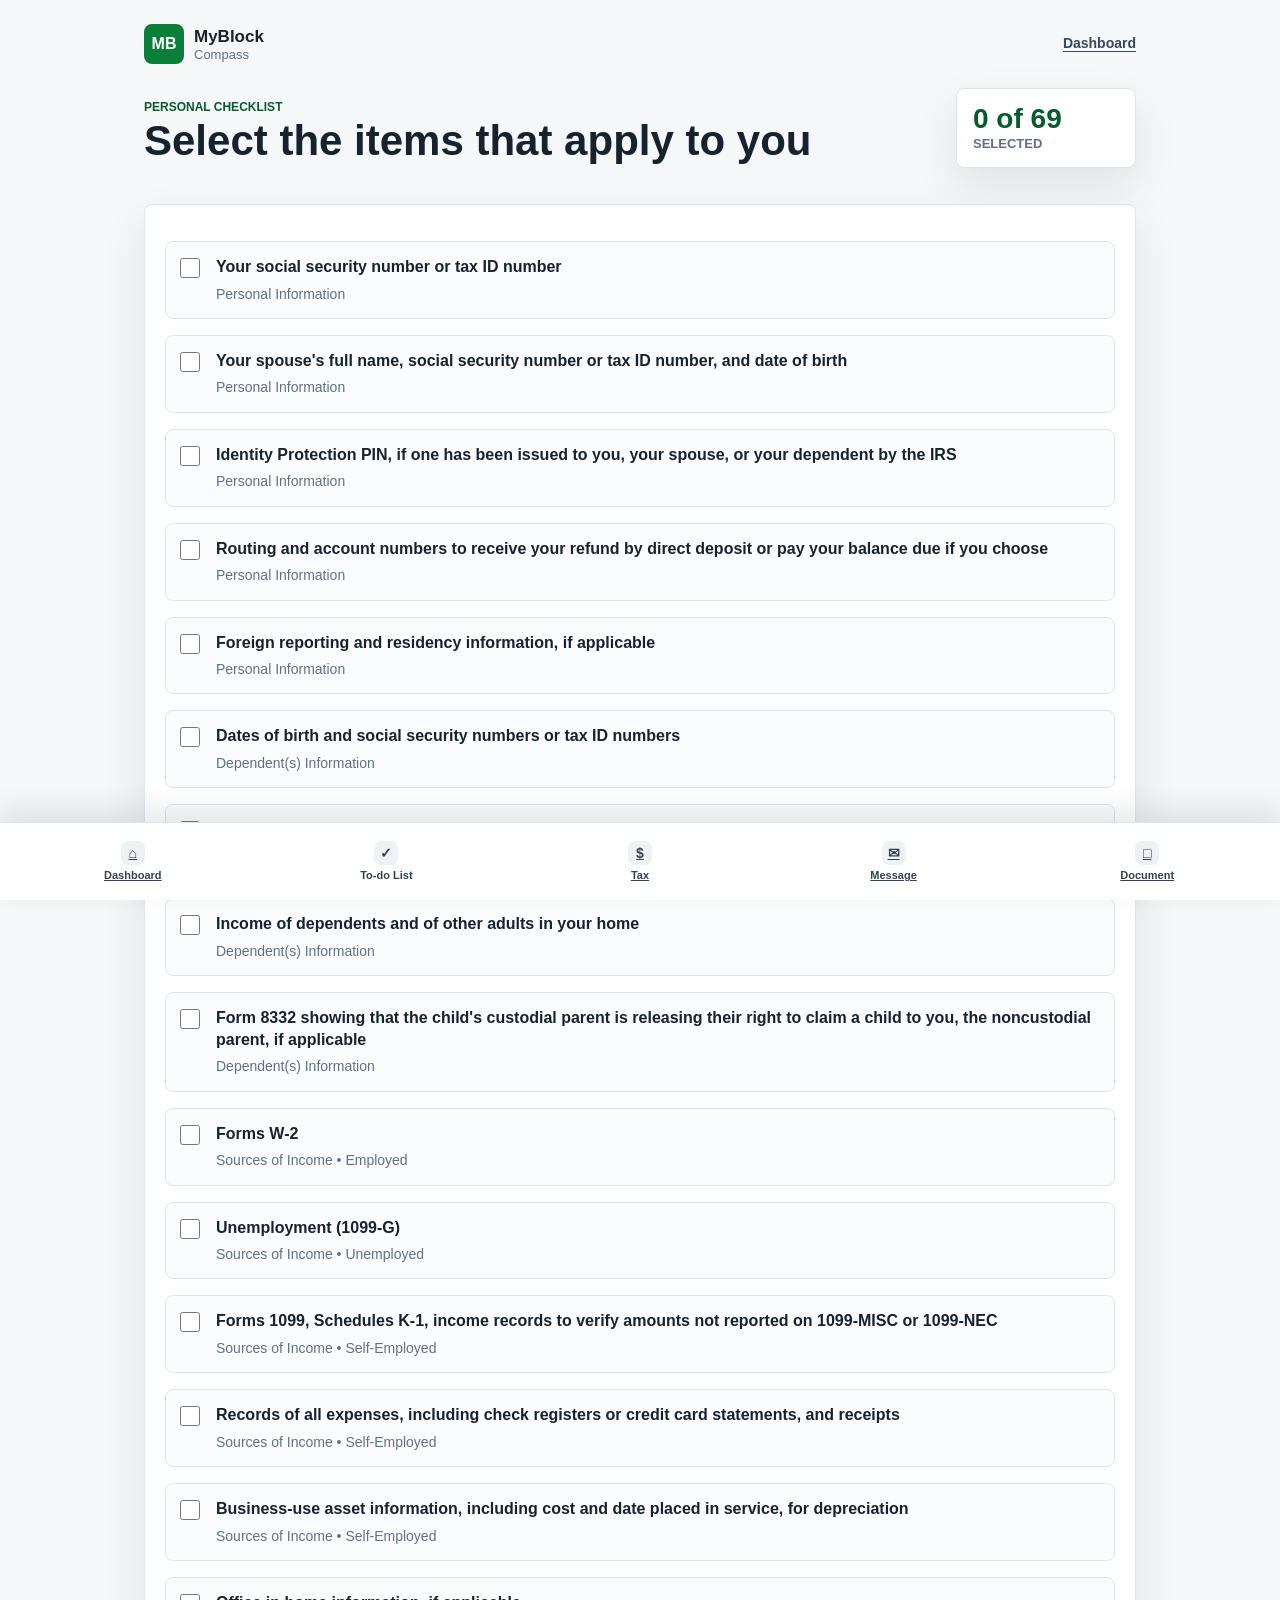
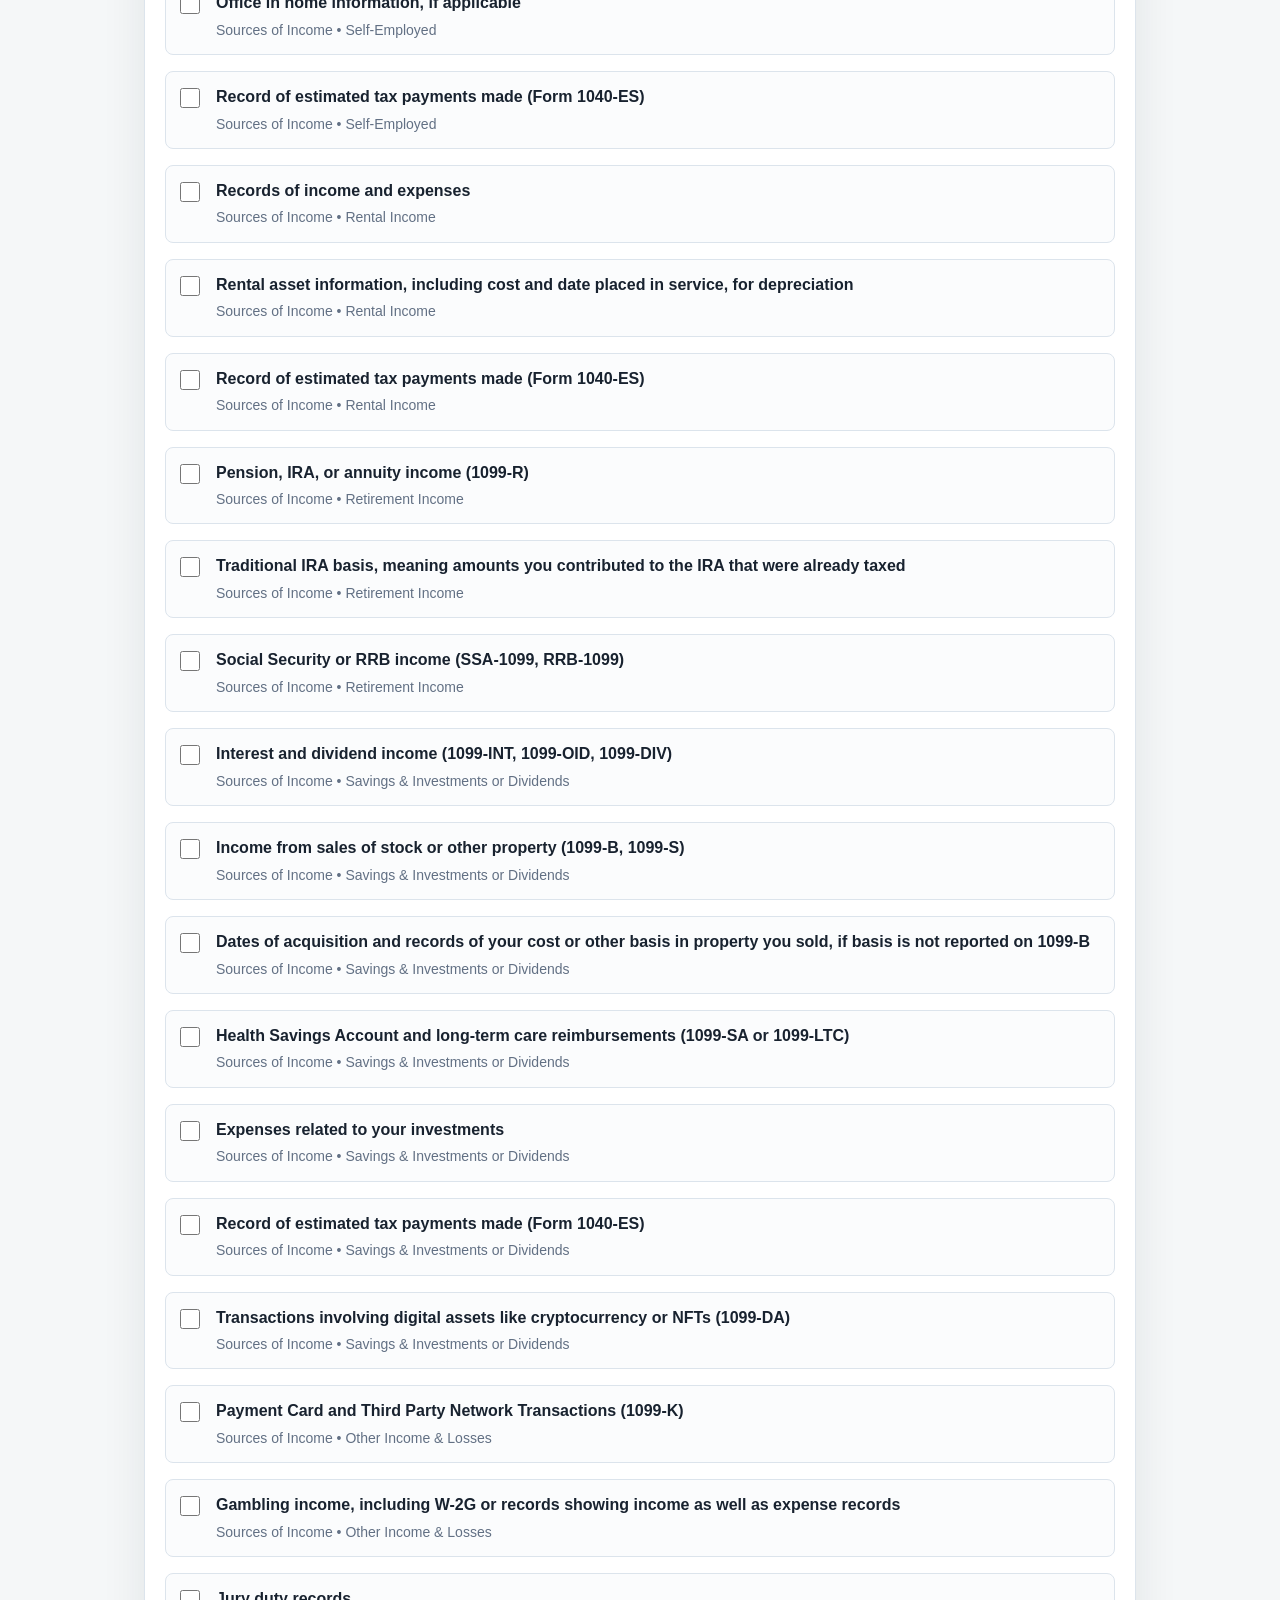
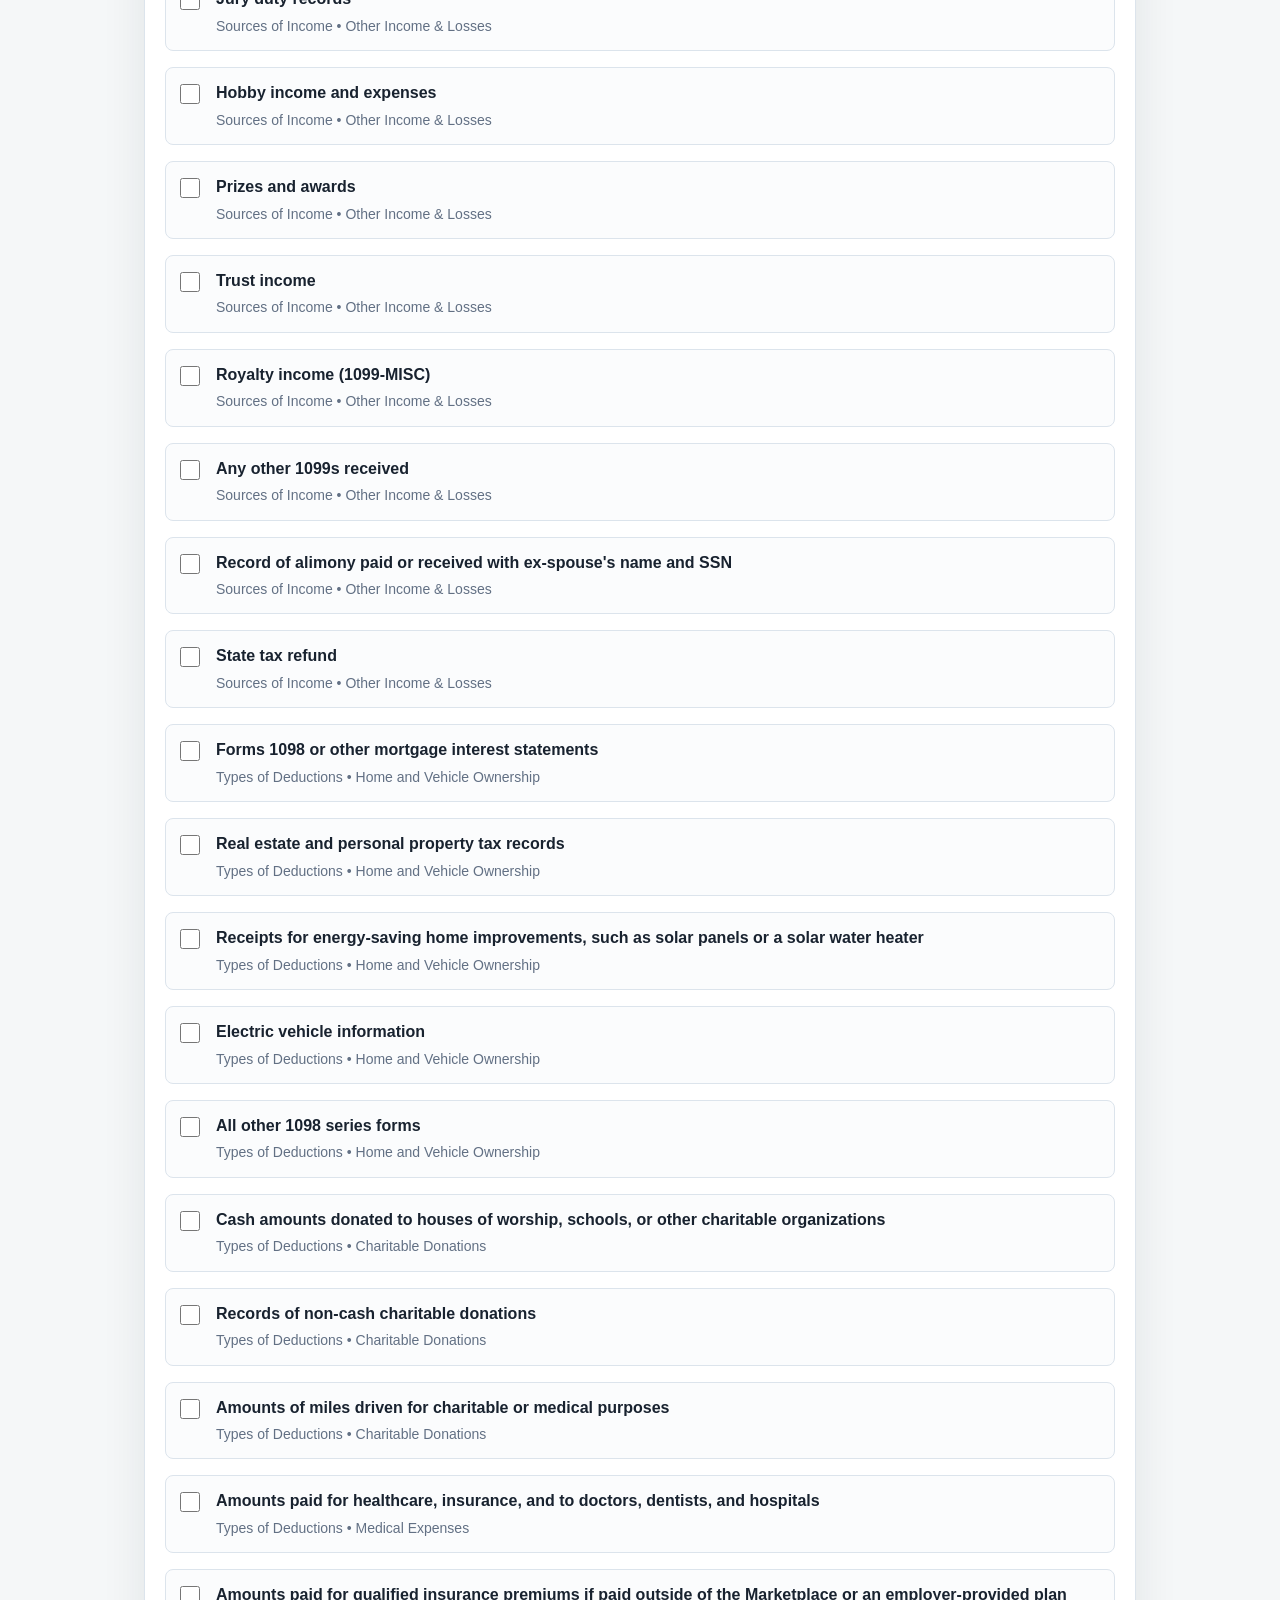
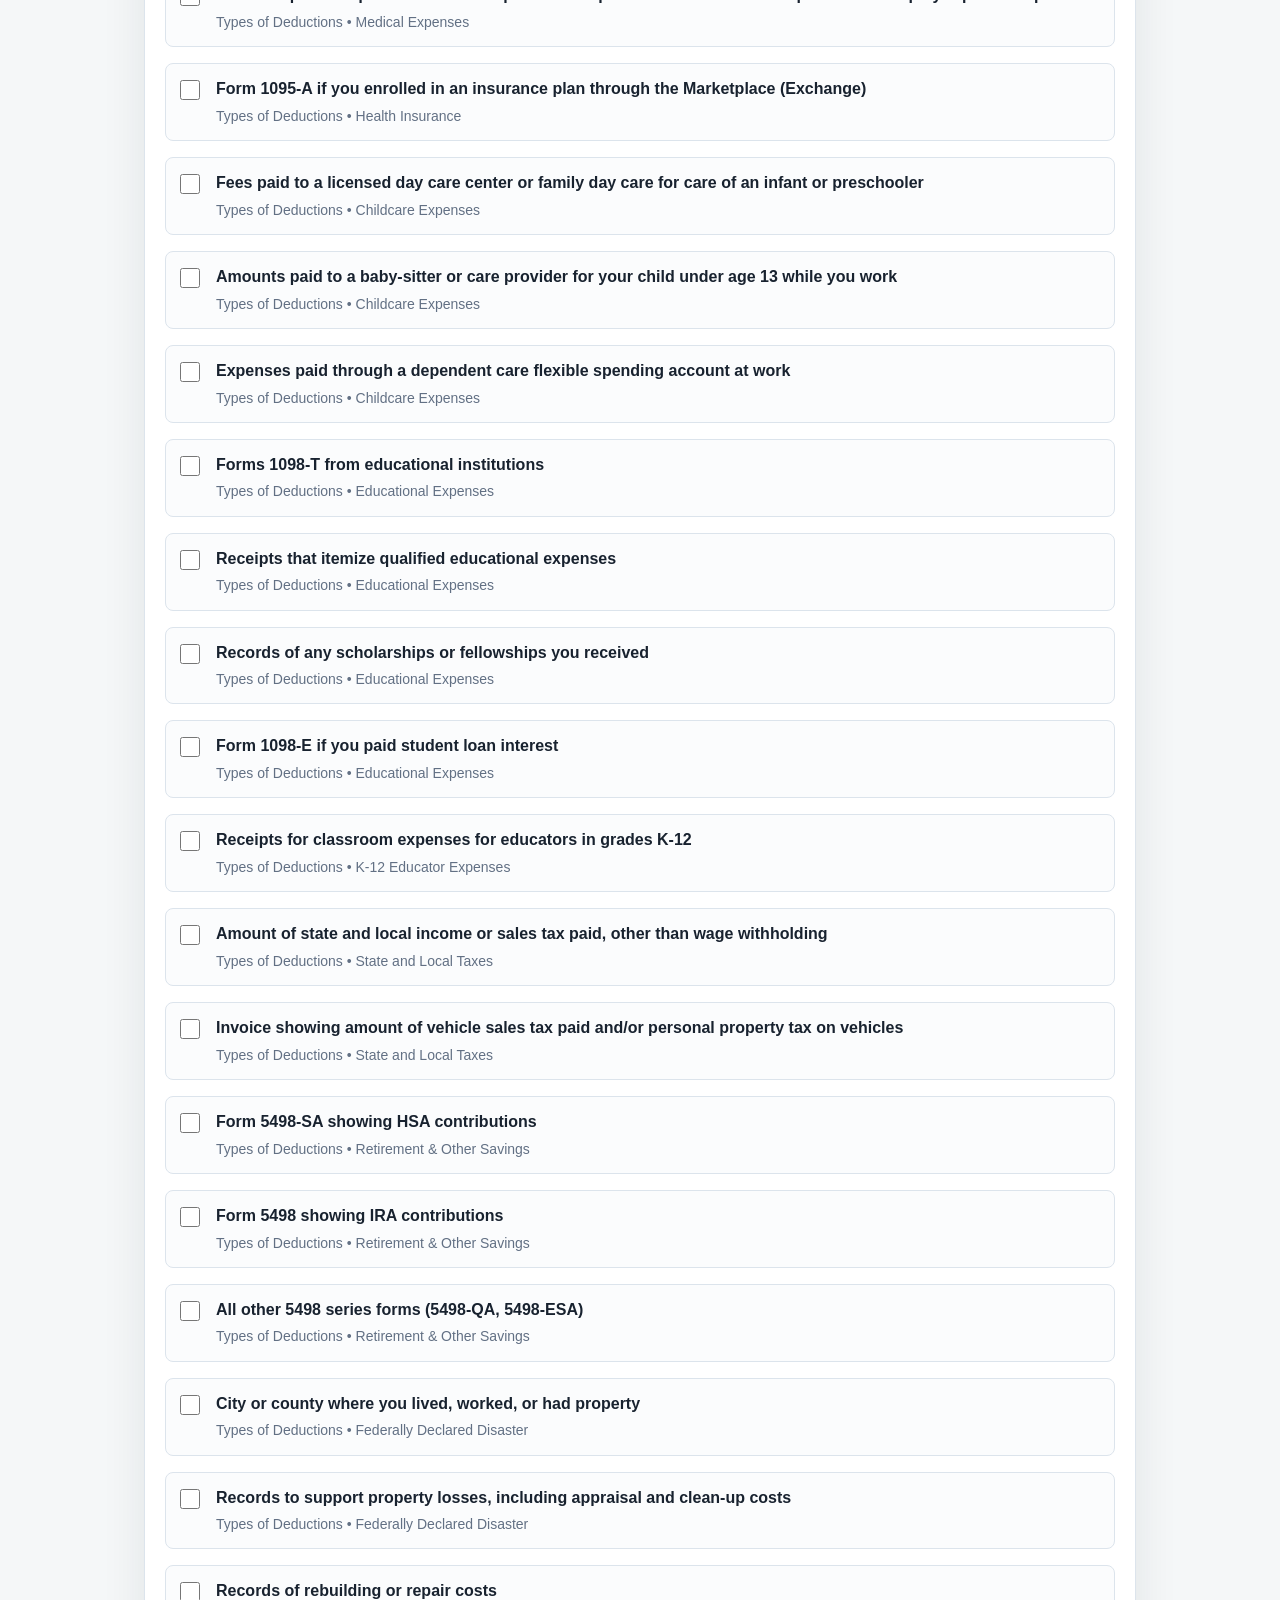
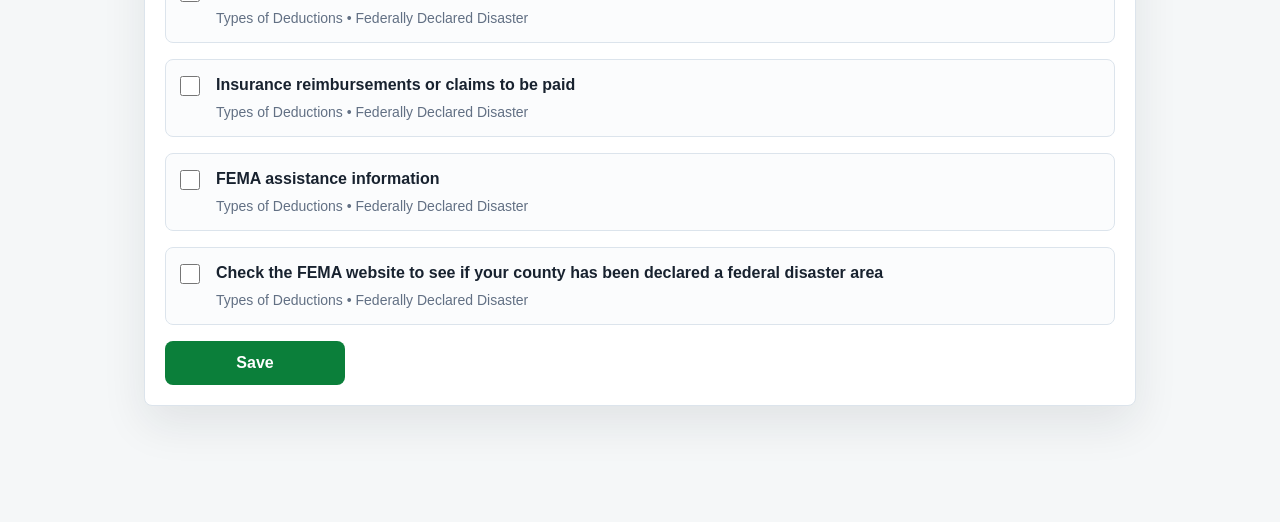
==== checklist.html @ 853c22cd "Add checklist page workflow" ====
<!DOCTYPE html>
<html lang="en">
<head>
	<meta charset="UTF-8">
	<meta name="viewport" content="width=device-width, initial-scale=1.0">
	<title>MyBlock Compass Checklist</title>
	<link rel="stylesheet" href="style.css?v=4">
</head>
<body>
	<div class="app-shell">
		<main class="dashboard checklist-dashboard">
			<header class="app-header">
				<div class="brand">
					<div class="brand-mark">MB</div>
					<div>
						<p class="brand-name">MyBlock</p>
						<p class="brand-subtitle">Compass</p>
					</div>
				</div>
				<a class="checklist-home-link" href="index.html" aria-label="Back to dashboard">Dashboard</a>
			</header>

			<section class="page-view active checklist-page" aria-labelledby="checklist-title">
				<div class="page-title-row">
					<div>
						<p class="eyebrow">Personal checklist</p>
						<h1 id="checklist-title">Select the items that apply to you</h1>
						<p class="subtitle" id="checklistSubtitle"></p>
					</div>
					<div class="document-count-card checklist-count-card">
						<strong id="checklistCountValue">0 of 12</strong>
						<span id="checklistCountLabel">selected</span>
					</div>
				</div>

				<section class="required-documents-card checklist-flow-card" aria-labelledby="checklist-stage-title">
					<div class="required-documents-header">
						<h2 id="checklist-stage-title"></h2>
						<span id="checklistStageStatus"></span>
					</div>

					<p class="checklist-helper" id="checklistHelper"></p>

					<form id="checklistSelectionForm" class="checklist-form">
						<ul class="checklist-selection-list" id="checklistSelectionList"></ul>

						<div class="checklist-actions">
							<button class="secondary-button" id="resetChecklistButton" type="button" hidden>Start over</button>
							<button class="secondary-button" id="saveChecklistButton" type="button" hidden>Save changes</button>
							<button class="primary-button" id="submitChecklistButton" type="submit">Save</button>
						</div>
					</form>
				</section>
			</section>
		</main>

		<nav class="bottom-nav" aria-label="Primary navigation">
			<a class="nav-item" href="index.html">
				<span class="nav-icon">⌂</span>
				<span>Dashboard</span>
			</a>
			<button class="nav-item" type="button">
				<span class="nav-icon">✓</span>
				<span>To-do List</span>
			</button>
			<a class="nav-item" href="index.html">
				<span class="nav-icon">$</span>
				<span>Tax</span>
			</a>
			<a class="nav-item" href="index.html">
				<span class="nav-icon">✉</span>
				<span>Message</span>
			</a>
			<a class="nav-item" href="index.html">
				<span class="nav-icon">□</span>
				<span>Document</span>
			</a>
		</nav>
	</div>

	<script>
		const CHECKLIST_STORAGE_KEY = "myblockChecklistState";
		const checklistItems = [
			{ id: "personal-ssn", group: "Personal Information", label: "Your social security number or tax ID number" },
			{ id: "personal-spouse", group: "Personal Information", label: "Your spouse's full name, social security number or tax ID number, and date of birth" },
			{ id: "personal-pin", group: "Personal Information", label: "Identity Protection PIN, if one has been issued to you, your spouse, or your dependent by the IRS" },
			{ id: "personal-routing", group: "Personal Information", label: "Routing and account numbers to receive your refund by direct deposit or pay your balance due if you choose" },
			{ id: "personal-foreign", group: "Personal Information", label: "Foreign reporting and residency information, if applicable" },
			{ id: "dependents-dob", group: "Dependent(s) Information", label: "Dates of birth and social security numbers or tax ID numbers" },
			{ id: "dependents-childcare", group: "Dependent(s) Information", label: "Childcare records, including the provider's tax ID number, if applicable" },
			{ id: "dependents-income", group: "Dependent(s) Information", label: "Income of dependents and of other adults in your home" },
			{ id: "dependents-8332", group: "Dependent(s) Information", label: "Form 8332 showing that the child's custodial parent is releasing their right to claim a child to you, the noncustodial parent, if applicable" },
			{ id: "income-w2", group: "Sources of Income", subgroup: "Employed", label: "Forms W-2" },
			{ id: "income-unemployment", group: "Sources of Income", subgroup: "Unemployed", label: "Unemployment (1099-G)" },
			{ id: "self-employed-1099", group: "Sources of Income", subgroup: "Self-Employed", label: "Forms 1099, Schedules K-1, income records to verify amounts not reported on 1099-MISC or 1099-NEC" },
			{ id: "self-employed-expenses", group: "Sources of Income", subgroup: "Self-Employed", label: "Records of all expenses, including check registers or credit card statements, and receipts" },
			{ id: "self-employed-assets", group: "Sources of Income", subgroup: "Self-Employed", label: "Business-use asset information, including cost and date placed in service, for depreciation" },
			{ id: "self-employed-home-office", group: "Sources of Income", subgroup: "Self-Employed", label: "Office in home information, if applicable" },
			{ id: "self-employed-estimated-tax", group: "Sources of Income", subgroup: "Self-Employed", label: "Record of estimated tax payments made (Form 1040-ES)" },
			{ id: "rental-income-records", group: "Sources of Income", subgroup: "Rental Income", label: "Records of income and expenses" },
			{ id: "rental-income-assets", group: "Sources of Income", subgroup: "Rental Income", label: "Rental asset information, including cost and date placed in service, for depreciation" },
			{ id: "rental-income-estimated-tax", group: "Sources of Income", subgroup: "Rental Income", label: "Record of estimated tax payments made (Form 1040-ES)" },
			{ id: "retirement-1099r", group: "Sources of Income", subgroup: "Retirement Income", label: "Pension, IRA, or annuity income (1099-R)" },
			{ id: "retirement-basis", group: "Sources of Income", subgroup: "Retirement Income", label: "Traditional IRA basis, meaning amounts you contributed to the IRA that were already taxed" },
			{ id: "retirement-ssa", group: "Sources of Income", subgroup: "Retirement Income", label: "Social Security or RRB income (SSA-1099, RRB-1099)" },
			{ id: "investments-interest", group: "Sources of Income", subgroup: "Savings & Investments or Dividends", label: "Interest and dividend income (1099-INT, 1099-OID, 1099-DIV)" },
			{ id: "investments-sales", group: "Sources of Income", subgroup: "Savings & Investments or Dividends", label: "Income from sales of stock or other property (1099-B, 1099-S)" },
			{ id: "investments-basis", group: "Sources of Income", subgroup: "Savings & Investments or Dividends", label: "Dates of acquisition and records of your cost or other basis in property you sold, if basis is not reported on 1099-B" },
			{ id: "investments-hsa", group: "Sources of Income", subgroup: "Savings & Investments or Dividends", label: "Health Savings Account and long-term care reimbursements (1099-SA or 1099-LTC)" },
			{ id: "investments-expenses", group: "Sources of Income", subgroup: "Savings & Investments or Dividends", label: "Expenses related to your investments" },
			{ id: "investments-estimated-tax", group: "Sources of Income", subgroup: "Savings & Investments or Dividends", label: "Record of estimated tax payments made (Form 1040-ES)" },
			{ id: "investments-digital-assets", group: "Sources of Income", subgroup: "Savings & Investments or Dividends", label: "Transactions involving digital assets like cryptocurrency or NFTs (1099-DA)" },
			{ id: "other-income-1099k", group: "Sources of Income", subgroup: "Other Income & Losses", label: "Payment Card and Third Party Network Transactions (1099-K)" },
			{ id: "other-income-gambling", group: "Sources of Income", subgroup: "Other Income & Losses", label: "Gambling income, including W-2G or records showing income as well as expense records" },
			{ id: "other-income-jury", group: "Sources of Income", subgroup: "Other Income & Losses", label: "Jury duty records" },
			{ id: "other-income-hobby", group: "Sources of Income", subgroup: "Other Income & Losses", label: "Hobby income and expenses" },
			{ id: "other-income-prizes", group: "Sources of Income", subgroup: "Other Income & Losses", label: "Prizes and awards" },
			{ id: "other-income-trust", group: "Sources of Income", subgroup: "Other Income & Losses", label: "Trust income" },
			{ id: "other-income-royalty", group: "Sources of Income", subgroup: "Other Income & Losses", label: "Royalty income (1099-MISC)" },
			{ id: "other-income-other-1099s", group: "Sources of Income", subgroup: "Other Income & Losses", label: "Any other 1099s received" },
			{ id: "other-income-alimony", group: "Sources of Income", subgroup: "Other Income & Losses", label: "Record of alimony paid or received with ex-spouse's name and SSN" },
			{ id: "other-income-state-refund", group: "Sources of Income", subgroup: "Other Income & Losses", label: "State tax refund" },
			{ id: "deductions-mortgage", group: "Types of Deductions", subgroup: "Home and Vehicle Ownership", label: "Forms 1098 or other mortgage interest statements" },
			{ id: "deductions-property-tax", group: "Types of Deductions", subgroup: "Home and Vehicle Ownership", label: "Real estate and personal property tax records" },
			{ id: "deductions-energy", group: "Types of Deductions", subgroup: "Home and Vehicle Ownership", label: "Receipts for energy-saving home improvements, such as solar panels or a solar water heater" },
			{ id: "deductions-ev", group: "Types of Deductions", subgroup: "Home and Vehicle Ownership", label: "Electric vehicle information" },
			{ id: "deductions-other-1098", group: "Types of Deductions", subgroup: "Home and Vehicle Ownership", label: "All other 1098 series forms" },
			{ id: "charity-cash", group: "Types of Deductions", subgroup: "Charitable Donations", label: "Cash amounts donated to houses of worship, schools, or other charitable organizations" },
			{ id: "charity-noncash", group: "Types of Deductions", subgroup: "Charitable Donations", label: "Records of non-cash charitable donations" },
			{ id: "charity-mileage", group: "Types of Deductions", subgroup: "Charitable Donations", label: "Amounts of miles driven for charitable or medical purposes" },
			{ id: "medical-healthcare", group: "Types of Deductions", subgroup: "Medical Expenses", label: "Amounts paid for healthcare, insurance, and to doctors, dentists, and hospitals" },
			{ id: "medical-premiums", group: "Types of Deductions", subgroup: "Medical Expenses", label: "Amounts paid for qualified insurance premiums if paid outside of the Marketplace or an employer-provided plan" },
			{ id: "insurance-1095a", group: "Types of Deductions", subgroup: "Health Insurance", label: "Form 1095-A if you enrolled in an insurance plan through the Marketplace (Exchange)" },
			{ id: "childcare-daycare", group: "Types of Deductions", subgroup: "Childcare Expenses", label: "Fees paid to a licensed day care center or family day care for care of an infant or preschooler" },
			{ id: "childcare-babysitter", group: "Types of Deductions", subgroup: "Childcare Expenses", label: "Amounts paid to a baby-sitter or care provider for your child under age 13 while you work" },
			{ id: "childcare-fsa", group: "Types of Deductions", subgroup: "Childcare Expenses", label: "Expenses paid through a dependent care flexible spending account at work" },
			{ id: "education-1098t", group: "Types of Deductions", subgroup: "Educational Expenses", label: "Forms 1098-T from educational institutions" },
			{ id: "education-receipts", group: "Types of Deductions", subgroup: "Educational Expenses", label: "Receipts that itemize qualified educational expenses" },
			{ id: "education-scholarships", group: "Types of Deductions", subgroup: "Educational Expenses", label: "Records of any scholarships or fellowships you received" },
			{ id: "education-1098e", group: "Types of Deductions", subgroup: "Educational Expenses", label: "Form 1098-E if you paid student loan interest" },
			{ id: "educator-classroom", group: "Types of Deductions", subgroup: "K-12 Educator Expenses", label: "Receipts for classroom expenses for educators in grades K-12" },
			{ id: "salt-income-sales", group: "Types of Deductions", subgroup: "State and Local Taxes", label: "Amount of state and local income or sales tax paid, other than wage withholding" },
			{ id: "salt-vehicle", group: "Types of Deductions", subgroup: "State and Local Taxes", label: "Invoice showing amount of vehicle sales tax paid and/or personal property tax on vehicles" },
			{ id: "savings-hsa", group: "Types of Deductions", subgroup: "Retirement & Other Savings", label: "Form 5498-SA showing HSA contributions" },
			{ id: "savings-ira", group: "Types of Deductions", subgroup: "Retirement & Other Savings", label: "Form 5498 showing IRA contributions" },
			{ id: "savings-other-5498", group: "Types of Deductions", subgroup: "Retirement & Other Savings", label: "All other 5498 series forms (5498-QA, 5498-ESA)" },
			{ id: "disaster-location", group: "Types of Deductions", subgroup: "Federally Declared Disaster", label: "City or county where you lived, worked, or had property" },
			{ id: "disaster-losses", group: "Types of Deductions", subgroup: "Federally Declared Disaster", label: "Records to support property losses, including appraisal and clean-up costs" },
			{ id: "disaster-rebuild", group: "Types of Deductions", subgroup: "Federally Declared Disaster", label: "Records of rebuilding or repair costs" },
			{ id: "disaster-insurance", group: "Types of Deductions", subgroup: "Federally Declared Disaster", label: "Insurance reimbursements or claims to be paid" },
			{ id: "disaster-fema", group: "Types of Deductions", subgroup: "Federally Declared Disaster", label: "FEMA assistance information" },
			{ id: "disaster-website", group: "Types of Deductions", subgroup: "Federally Declared Disaster", label: "Check the FEMA website to see if your county has been declared a federal disaster area" }
		];

		const checklistItemsById = new Map(checklistItems.map((item) => [item.id, item]));

		const checklistSelectionForm = document.querySelector("#checklistSelectionForm");
		const checklistSelectionList = document.querySelector("#checklistSelectionList");
		const checklistTitle = document.querySelector("#checklist-title");
		const checklistSubtitle = document.querySelector("#checklistSubtitle");
		const checklistHelper = document.querySelector("#checklistHelper");
		const checklistCountValue = document.querySelector("#checklistCountValue");
		const checklistCountLabel = document.querySelector("#checklistCountLabel");
		const checklistStageTitle = document.querySelector("#checklist-stage-title");
		const checklistStageStatus = document.querySelector("#checklistStageStatus");
		const submitChecklistButton = document.querySelector("#submitChecklistButton");
		const resetChecklistButton = document.querySelector("#resetChecklistButton");
		const saveChecklistButton = document.querySelector("#saveChecklistButton");
		const checklistPage = document.querySelector(".checklist-page");

		let checklistState = loadChecklistState();

		function loadChecklistState() {
			try {
				const savedState = JSON.parse(localStorage.getItem(CHECKLIST_STORAGE_KEY));

				if (savedState && Array.isArray(savedState.selectedItems) && Array.isArray(savedState.completedItems)) {
					return savedState;
				}
			} catch (error) {
				localStorage.removeItem(CHECKLIST_STORAGE_KEY);
			}

			return {
				mode: "selection",
				selectedItems: [],
				completedItems: []
			};
		}

		function saveChecklistState() {
			localStorage.setItem(CHECKLIST_STORAGE_KEY, JSON.stringify(checklistState));
		}

		function updateSelectionCount() {
			const selectedCount = checklistSelectionForm.querySelectorAll("input[type='checkbox']:checked").length;
			checklistCountValue.textContent = `${selectedCount} of ${checklistItems.length}`;
			checklistCountLabel.textContent = "selected";
		}

		function renderSelectionMode() {
			checklistState.mode = "selection";
			document.title = "MyBlock Compass Checklist";
			checklistTitle.textContent = "Select the items that apply to you";
			checklistSubtitle.textContent = "";
			checklistHelper.textContent = "";
			checklistStageTitle.textContent = "";
			checklistStageStatus.textContent = "";
			submitChecklistButton.textContent = "Save";
			submitChecklistButton.hidden = false;
			resetChecklistButton.hidden = checklistState.selectedItems.length === 0;
			saveChecklistButton.hidden = true;

			checklistSelectionList.innerHTML = "";

			checklistItems.forEach((itemData, index) => {
				const listItem = document.createElement("li");
				listItem.className = "checklist-choice-item";

				const label = document.createElement("label");
				label.className = "checklist-choice-label";
				label.setAttribute("for", `checklist-item-${index}`);

				const checkbox = document.createElement("input");
				checkbox.className = "checklist-checkbox";
				checkbox.type = "checkbox";
				checkbox.id = `checklist-item-${index}`;
				checkbox.value = itemData.id;
				checkbox.checked = checklistState.selectedItems.includes(itemData.id);
				checkbox.addEventListener("change", updateSelectionCount);

				const copyWrap = document.createElement("span");
				copyWrap.className = "checklist-choice-copy";

				const title = document.createElement("strong");
				title.textContent = itemData.label;

				const description = document.createElement("span");
				description.textContent = itemData.subgroup ? `${itemData.group} • ${itemData.subgroup}` : itemData.group;

				copyWrap.append(title, description);
				label.append(checkbox, copyWrap);
				listItem.appendChild(label);
				checklistSelectionList.appendChild(listItem);
			});

			updateSelectionCount();
			saveChecklistState();
		}

		function renderTaskMode() {
			const selectedItems = checklistState.selectedItems
				.map((itemId) => checklistItemsById.get(itemId))
				.filter(Boolean);
			const completedItems = new Set(checklistState.completedItems);

			checklistState.mode = "tasks";
			document.title = "MyBlock Compass Task Checklist";
			checklistTitle.textContent = "Task Checklist";
			checklistSubtitle.textContent = "Check off items as you complete them";
			checklistHelper.textContent = "";
			checklistStageTitle.textContent = "";
			checklistStageStatus.textContent = "";
			submitChecklistButton.hidden = true;
			resetChecklistButton.hidden = false;
			saveChecklistButton.hidden = false;

			checklistSelectionList.innerHTML = "";

			if (selectedItems.length === 0) {
				const emptyItem = document.createElement("li");
				emptyItem.className = "checklist-empty-state";
				emptyItem.textContent = "No items were selected. Choose at least one item to build your task checklist.";
				checklistSelectionList.appendChild(emptyItem);
				checklistCountValue.textContent = "0 of 0";
				checklistCountLabel.textContent = "completed";
				saveChecklistState();
				return;
			}

			selectedItems.forEach((itemData, index) => {
				const listItem = document.createElement("li");
				listItem.className = "task-checklist-item";

				const checkbox = document.createElement("input");
				checkbox.className = "checklist-checkbox";
				checkbox.type = "checkbox";
				checkbox.id = `task-item-${index}`;
				checkbox.checked = completedItems.has(itemData.id);
				checkbox.addEventListener("change", () => {
					if (checkbox.checked) {
						completedItems.add(itemData.id);
					} else {
						completedItems.delete(itemData.id);
					}

					checklistState.completedItems = Array.from(completedItems);
					updateTaskProgress();
					saveChecklistState();
				});

				const copyWrap = document.createElement("label");
				copyWrap.className = "task-checklist-copy";
				copyWrap.setAttribute("for", checkbox.id);

				const title = document.createElement("strong");
				title.textContent = itemData.label;

				const context = document.createElement("span");
				context.className = "task-context";
				context.textContent = itemData.subgroup ? `${itemData.group} • ${itemData.subgroup}` : itemData.group;

				const link = document.createElement("a");
				link.className = "task-link";
				link.href = "#";
				link.textContent = "Open task link";
				link.addEventListener("click", (event) => {
					event.preventDefault();
				});

				copyWrap.append(title, context, link);
				listItem.append(checkbox, copyWrap);
				checklistSelectionList.appendChild(listItem);
			});

			updateTaskProgress();
			saveChecklistState();
		}

		function updateTaskProgress() {
			const totalTasks = checklistState.selectedItems.length;
			const completedTasks = checklistState.completedItems.length;
			const remainingTasks = Math.max(totalTasks - completedTasks, 0);

			checklistCountValue.textContent = `${completedTasks} of ${totalTasks}`;
			checklistCountLabel.textContent = "completed";
			checklistStageStatus.textContent = remainingTasks === 1 ? "1 remaining" : `${remainingTasks} remaining`;
		}

		function scrollChecklistToTop() {
			checklistPage.scrollIntoView({ behavior: "smooth", block: "start" });
			window.scrollTo({ top: 0, behavior: "smooth" });
		}

		checklistSelectionForm.addEventListener("submit", (event) => {
			event.preventDefault();

			const selectedItems = Array.from(checklistSelectionForm.querySelectorAll("input[type='checkbox']:checked"))
				.map((input) => input.value);

			checklistState.selectedItems = selectedItems;
			checklistState.completedItems = [];
			saveChecklistState();
			renderTaskMode();
			scrollChecklistToTop();
		});

		resetChecklistButton.addEventListener("click", () => {
			checklistState = {
				mode: "selection",
				selectedItems: [],
				completedItems: []
			};

			saveChecklistState();
			renderSelectionMode();
		});

		saveChecklistButton.addEventListener("click", () => {
			// Intentionally no-op for now.
		});

		if (checklistState.mode === "tasks") {
			renderTaskMode();
		} else {
			renderSelectionMode();
		}
	</script>
</body>
</html>
---- style.css ----
:root {
  --green: #0b7f3a;
  --green-dark: #075b2b;
  --green-soft: #e9f6ee;
  --amber: #b66a00;
  --amber-soft: #fff3dc;
  --blue: #2364aa;
  --blue-dark: #1f4f82;
  --blue-soft: #e8f1fb;
  --ink: #18222f;
  --muted: #627084;
  --line: #dce4ec;
  --panel: #ffffff;
  --background: #f5f7f8;
  --gold: #b26b00;
  --shadow: 0 18px 45px rgba(24, 34, 47, 0.09);
  --bottom-nav-height: 78px;
}

* {
  box-sizing: border-box;
}

html {
  background: var(--background);
}

body {
  margin: 0;
  min-width: 320px;
  min-height: 100vh;
  background: var(--background);
  color: var(--ink);
  font-family: Arial, Helvetica, sans-serif;
}

button {
  font: inherit;
}

h1,
h2,
h3,
p {
  overflow-wrap: anywhere;
}

.app-shell {
  min-height: 100vh;
}

.page-view[hidden] {
  display: none;
}

.dashboard {
  width: min(100%, 760px);
  margin: 0 auto;
  padding: 16px 16px calc(var(--bottom-nav-height) + 34px);
}

.app-header {
  display: flex;
  align-items: center;
  justify-content: space-between;
  gap: 12px;
  margin-bottom: 24px;
}

.brand {
  display: flex;
  align-items: center;
  gap: 10px;
  min-width: 0;
}

.brand-mark,
.avatar {
  display: inline-flex;
  align-items: center;
  justify-content: center;
  background: var(--green);
  color: #ffffff;
  font-weight: 800;
  line-height: 1;
  text-align: center;
}

.brand-mark {
  width: 40px;
  height: 40px;
  border-radius: 8px;
  flex: 0 0 40px;
}

.brand-name,
.brand-subtitle,
.eyebrow {
  margin: 0;
}

.brand-name {
  font-size: 17px;
  font-weight: 800;
}

.brand-subtitle {
  color: var(--muted);
  font-size: 13px;
}

.menu-profile .avatar {
  width: 40px;
  height: 40px;
  border-radius: 50%;
  flex: 0 0 40px;
}

.menu-profile-copy,
.menu-profile strong,
.menu-profile-copy > span {
  display: block;
  min-width: 0;
  white-space: nowrap;
  overflow: hidden;
  text-overflow: ellipsis;
}

.menu-profile strong {
  font-size: 14px;
}

.menu-profile-copy > span:last-child {
  color: var(--muted);
  font-size: 12px;
  margin-top: 3px;
}

.menu-profile-label {
  color: var(--green-dark);
  font-size: 11px;
  font-weight: 800;
  margin-bottom: 2px;
  text-transform: uppercase;
}

.header-menu {
  position: relative;
  flex: 0 0 auto;
  display: flex;
  align-items: center;
  gap: 8px;
}

.rewards-shortcut {
  min-height: 42px;
  border: 1px solid var(--line);
  border-radius: 8px;
  padding: 8px 10px;
  background: #ffffff;
  color: var(--green-dark);
  display: inline-flex;
  align-items: center;
  gap: 6px;
  cursor: pointer;
  font-size: 12px;
  font-weight: 800;
}

.rewards-shortcut:hover,
.rewards-shortcut.active {
  background: var(--green-soft);
  border-color: var(--green);
}

.rewards-icon {
  width: 22px;
  height: 22px;
  border-radius: 7px;
  background: #fff4df;
  color: var(--gold);
  display: inline-grid;
  place-items: center;
  font-size: 13px;
  line-height: 1;
}

.hamburger-button {
  width: 42px;
  height: 42px;
  border: 1px solid var(--line);
  border-radius: 8px;
  background: #ffffff;
  display: inline-flex;
  flex-direction: column;
  align-items: center;
  justify-content: center;
  gap: 5px;
  cursor: pointer;
}

.hamburger-button span {
  width: 18px;
  height: 2px;
  border-radius: 999px;
  background: var(--ink);
}

.hamburger-button:hover,
.hamburger-button[aria-expanded="true"] {
  background: var(--green-soft);
  border-color: var(--green);
}

.hamburger-menu {
  position: absolute;
  z-index: 30;
  top: calc(100% + 10px);
  right: 0;
  width: min(300px, calc(100vw - 32px));
  padding: 10px;
  background: #ffffff;
  border: 1px solid var(--line);
  border-radius: 8px;
  box-shadow: var(--shadow);
  display: grid;
  gap: 6px;
}

.hamburger-menu[hidden] {
  display: none;
}

.menu-item {
  width: 100%;
  min-height: 44px;
  border: 0;
  border-radius: 8px;
  padding: 11px 12px;
  background: transparent;
  color: var(--ink);
  cursor: pointer;
  text-align: left;
  font-weight: 800;
}

.menu-item:hover,
.menu-item.active {
  background: var(--green-soft);
  color: var(--green-dark);
}

.menu-profile {
  display: flex;
  align-items: center;
  gap: 10px;
}

.menu-status {
  margin: 4px 4px 0;
  color: var(--muted);
  font-size: 12px;
  line-height: 1.35;
}

.dashboard-header {
  margin-bottom: 22px;
}

.eyebrow {
  color: var(--green-dark);
  font-size: 12px;
  font-weight: 800;
  letter-spacing: 0;
  text-transform: uppercase;
}

h1 {
  margin: 6px 0;
  font-size: 34px;
  line-height: 1;
}

.subtitle {
  margin: 0;
  color: var(--muted);
  font-size: 16px;
  line-height: 1.45;
}

.dashboard-grid,
.primary-content,
.insight-column {
  display: grid;
  gap: 18px;
}

.section-heading {
  display: grid;
  gap: 8px;
  margin-bottom: 14px;
}

.section-heading h2 {
  margin: 4px 0 0;
  font-size: 22px;
  line-height: 1.15;
}

.section-heading.compact {
  margin-bottom: 12px;
}

.freshness {
  color: var(--muted);
  font-size: 13px;
}

.filing-progress-card {
  padding: 20px;
  background: var(--panel);
  border: 1px solid var(--line);
  border-radius: 8px;
  box-shadow: var(--shadow);
  display: grid;
  gap: 18px;
}

.filing-progress-sticky {
  position: sticky;
  top: 8px;
  z-index: 10;
  margin: -20px -20px 0;
  padding: 20px;
  background: #ffffff;
  border-bottom: 1px solid var(--line);
  border-radius: 8px 8px 0 0;
  box-shadow: 0 8px 18px rgba(24, 34, 47, 0.07);
  display: grid;
  gap: 14px;
}

.filing-progress-header {
  display: grid;
  gap: 14px;
}

.filing-progress-header h2 {
  margin: 4px 0 0;
  font-size: 24px;
  line-height: 1.12;
}

.scenario-toggle {
  display: grid;
  grid-template-columns: repeat(2, minmax(0, 1fr));
  gap: 6px;
  padding: 4px;
  background: #eef2f5;
  border-radius: 8px;
}

.scenario-button {
  min-height: 38px;
  border: 0;
  border-radius: 7px;
  background: transparent;
  color: #344154;
  cursor: pointer;
  font-size: 13px;
  font-weight: 800;
}

.scenario-button.active {
  background: #ffffff;
  color: var(--green-dark);
  box-shadow: 0 4px 12px rgba(24, 34, 47, 0.08);
}

.progress-summary {
  padding: 12px;
  background: #ffffff;
  border: 1px solid var(--line);
  border-radius: 8px;
  display: grid;
  gap: 8px;
}

.progress-topline {
  display: flex;
  align-items: center;
  justify-content: space-between;
  gap: 12px;
}

.progress-topline span,
.progress-summary p {
  color: var(--muted);
  font-size: 14px;
}

.progress-topline strong {
  color: var(--green-dark);
  font-size: 22px;
  line-height: 1;
}

.progress-summary p {
  margin: 0;
  font-weight: 800;
}

.filing-progress-track {
  height: 12px;
  background: #e8edf2;
  border-radius: 999px;
  overflow: hidden;
}

.filing-progress-fill {
  width: 0;
  height: 100%;
  background: var(--green);
  border-radius: inherit;
  transition: width 180ms ease;
}

.current-status-card {
  padding: 16px;
  background: #f8fbf9;
  border: 1px solid var(--line);
  border-left: 5px solid var(--amber);
  border-radius: 8px;
  display: grid;
  gap: 12px;
}

.current-status-card div {
  display: grid;
  gap: 3px;
}

.current-status-card span {
  color: var(--muted);
  font-size: 12px;
  font-weight: 800;
  text-transform: uppercase;
}

.current-status-card strong {
  font-size: 16px;
  line-height: 1.25;
}

.filing-status-message {
  min-height: 17px;
  margin: -4px 0 0;
  color: var(--green-dark);
  font-size: 13px;
  font-weight: 800;
}

.filing-detail-grid,
.filing-detail-section {
  display: grid;
  gap: 14px;
}

.filing-detail-section {
  padding-top: 16px;
  border-top: 1px solid var(--line);
}

.filing-detail-section h3 {
  margin: 0;
  font-size: 18px;
}

.filing-section-header {
  display: flex;
  align-items: center;
  justify-content: space-between;
  gap: 12px;
}

.completed-toggle {
  min-height: 34px;
  border: 1px solid var(--line);
  border-radius: 8px;
  padding: 7px 10px;
  background: #ffffff;
  color: var(--green-dark);
  cursor: pointer;
  flex: 0 0 auto;
  font-size: 12px;
  font-weight: 800;
}

.completed-toggle:hover {
  background: var(--green-soft);
  border-color: var(--green);
}

.filing-stepper,
.required-document-list {
  margin: 0;
  padding: 0;
  list-style: none;
}

.filing-stepper {
  display: grid;
  gap: 12px;
}

.filing-step {
  display: grid;
  grid-template-columns: 28px minmax(0, 1fr);
  gap: 10px;
  align-items: center;
  color: var(--muted);
  font-weight: 800;
  position: relative;
}

.filing-step:not(:last-child)::after {
  content: "";
  position: absolute;
  left: 13px;
  top: 31px;
  width: 2px;
  height: 14px;
  background: #d9e1e8;
}

.step-marker {
  width: 28px;
  height: 28px;
  border-radius: 50%;
  display: inline-grid;
  place-items: center;
  background: #eef2f5;
  color: #344154;
  font-size: 12px;
  font-weight: 800;
}

.filing-step.completed,
.filing-step.current {
  color: var(--ink);
}

.filing-step.completed .step-marker,
.filing-step.current .step-marker {
  background: var(--green);
  color: #ffffff;
}

.filing-step.current .step-marker {
  box-shadow: 0 0 0 4px var(--green-soft);
}

.document-summary-card {
  min-height: 132px;
  padding: 16px;
  background: #f8fbf9;
  border: 1px solid var(--line);
  border-left: 5px solid var(--green);
  border-radius: 8px;
  display: grid;
  gap: 14px;
}

.document-summary-card h3,
.document-summary-card p {
  margin: 0;
}

.document-summary-card h3 {
  font-size: 18px;
}

.document-summary-card p {
  color: var(--muted);
  font-size: 14px;
  line-height: 1.45;
}

.document-summary-card p:first-of-type {
  margin-top: 8px;
  color: var(--ink);
  font-weight: 800;
}

.compact-button {
  min-height: 40px;
}

.required-document-list {
  display: grid;
  gap: 8px;
}

.page-title-row {
  display: grid;
  gap: 16px;
  margin-bottom: 20px;
}

.page-title-row h1 {
  margin: 6px 0;
}

.document-count-card,
.required-documents-card {
  background: var(--panel);
  border: 1px solid var(--line);
  border-radius: 8px;
  box-shadow: var(--shadow);
}

.document-count-card {
  padding: 16px;
  display: grid;
  gap: 3px;
}

.document-count-card strong {
  color: var(--green-dark);
  font-size: 28px;
  line-height: 1;
}

.document-count-card span {
  color: var(--muted);
  font-size: 13px;
  font-weight: 800;
  text-transform: uppercase;
}

.required-documents-card {
  padding: 20px;
  display: grid;
  gap: 16px;
}

.checklist-dashboard {
  padding-bottom: calc(var(--bottom-nav-height) + 34px);
}

.checklist-page,
.checklist-form,
.checklist-selection-list {
  display: grid;
  gap: 16px;
}

.checklist-selection-list {
  margin: 0;
  padding: 0;
  list-style: none;
}

.checklist-flow-card {
  overflow: hidden;
}

.checklist-helper {
  margin: 0;
  color: var(--muted);
  font-size: 14px;
  line-height: 1.5;
}

.checklist-helper:empty,
.subtitle:empty,
.required-documents-header h2:empty,
.required-documents-header span:empty {
  display: none;
}

.checklist-count-card strong {
  white-space: nowrap;
}

.checklist-choice-item,
.task-checklist-item,
.checklist-empty-state {
  border: 1px solid var(--line);
  border-radius: 8px;
  background: #fbfcfd;
}

.checklist-choice-label,
.task-checklist-item {
  display: grid;
  grid-template-columns: 24px minmax(0, 1fr);
  gap: 12px;
  align-items: start;
  padding: 14px;
}

.checklist-choice-label {
  cursor: pointer;
}

.checklist-checkbox {
  width: 20px;
  height: 20px;
  margin: 2px 0 0;
  accent-color: var(--green);
}

.checklist-choice-copy,
.task-checklist-copy {
  display: grid;
  gap: 6px;
}

.checklist-choice-copy strong,
.task-checklist-copy strong {
  font-size: 16px;
  line-height: 1.35;
}

.checklist-choice-copy span {
  color: var(--muted);
  font-size: 14px;
  line-height: 1.45;
}

.task-context {
  color: var(--muted);
  font-size: 14px;
  line-height: 1.45;
}

.task-link,
.checklist-back-link {
  color: var(--green-dark);
  font-weight: 800;
  text-decoration: underline;
  text-underline-offset: 3px;
}

.task-link:hover,
.checklist-back-link:hover {
  color: var(--green);
}

.checklist-home-link {
  color: #39475d;
  display: inline-flex;
  align-items: center;
  justify-content: center;
  text-decoration: underline;
  text-underline-offset: 3px;
  font-weight: 800;
  font-size: 14px;
  line-height: 1.1;
}

.checklist-home-link:hover {
  color: var(--green-dark);
}

.checklist-actions {
  display: grid;
  gap: 10px;
}

.checklist-actions .primary-button,
.checklist-actions .secondary-button {
  margin: 0;
}

.checklist-empty-state {
  padding: 18px;
  color: var(--muted);
  line-height: 1.5;
}

.required-documents-header {
  display: flex;
  align-items: center;
  justify-content: space-between;
  gap: 12px;
}

.required-documents-header h2 {
  margin: 0;
  font-size: 22px;
}

.required-documents-header span {
  color: var(--amber);
  font-size: 13px;
  font-weight: 800;
  white-space: nowrap;
}

.required-document-item {
  min-height: 56px;
  border: 1px solid var(--line);
  border-radius: 8px;
  padding: 12px;
  display: grid;
  grid-template-columns: minmax(0, 1fr) auto;
  gap: 10px;
  align-items: center;
}

.required-document-item strong {
  min-width: 0;
}

.document-status {
  justify-self: end;
  border-radius: 999px;
  padding: 5px 9px;
  font-size: 12px;
  font-weight: 800;
  white-space: nowrap;
}

.required-document-item.received .document-status {
  background: var(--green-soft);
  color: var(--green-dark);
}

.required-document-item.missing .document-status {
  background: var(--amber-soft);
  color: var(--amber);
}

.upload-button {
  grid-column: 1 / -1;
  min-height: 38px;
  border: 1px solid var(--green);
  border-radius: 8px;
  padding: 8px 12px;
  background: #ffffff;
  color: var(--green-dark);
  cursor: pointer;
  font-weight: 800;
}

.upload-button:hover {
  background: var(--green-soft);
}

.recommendation-carousel {
  width: 100%;
  min-width: 0;
  --recommendation-status: var(--green);
  --recommendation-status-text: var(--green-dark);
  --recommendation-status-soft: var(--green-soft);
}

.carousel-banner {
  height: 430px;
  padding: 22px;
  background: linear-gradient(135deg, #ffffff 0%, #f8fbf9 100%);
  border: 1px solid var(--line);
  border-top: 5px solid var(--recommendation-status);
  border-radius: 8px;
  box-shadow: var(--shadow);
  display: grid;
  grid-template-rows: minmax(0, 1fr) auto auto;
  gap: 16px;
  overflow: hidden;
}

.carousel-copy {
  min-height: 0;
  display: flex;
  flex-direction: column;
  gap: 12px;
  justify-content: center;
}

.card-topline {
  display: flex;
  align-items: center;
  justify-content: space-between;
  gap: 10px;
}

.priority-label,
.points {
  border-radius: 999px;
  padding: 6px 10px;
  font-size: 12px;
  font-weight: 800;
}

.priority-label {
  background: var(--recommendation-status-soft);
  color: var(--recommendation-status-text);
}

.points {
  background: #fff4df;
  color: var(--gold);
  white-space: nowrap;
}

.recommendation-kicker {
  margin: 0;
  color: var(--green-dark);
  font-size: 13px;
  font-weight: 800;
}

.carousel-banner h3 {
  margin: 0;
  font-size: 28px;
  line-height: 1.08;
}

.carousel-banner p {
  margin: 0;
  color: var(--muted);
  font-size: 15px;
  line-height: 1.5;
}

.carousel-context {
  border-top: 1px solid var(--line);
  padding-top: 14px;
  display: grid;
  gap: 5px;
}

.carousel-context span {
  color: var(--gold);
  font-weight: 800;
  font-size: 13px;
}

.carousel-context strong {
  font-size: 20px;
  line-height: 1.1;
}

.carousel-context small {
  color: var(--muted);
  line-height: 1.4;
}

.carousel-progress {
  display: grid;
  grid-template-columns: repeat(var(--segment-count, 3), minmax(0, 1fr));
  gap: 8px;
  align-items: center;
}

.carousel-segment {
  height: 8px;
  border: 0;
  border-radius: 999px;
  background: #d9e1e8;
  cursor: pointer;
  padding: 0;
  overflow: hidden;
  position: relative;
}

.carousel-segment::before {
  content: "";
  position: absolute;
  inset: 0;
  width: 0;
  background: var(--recommendation-status);
  border-radius: inherit;
}

.carousel-segment.seen::before {
  width: 100%;
}

.carousel-segment.active::before {
  animation: segmentProgress var(--rotation-duration, 10s) linear forwards;
  animation-play-state: running;
}

.recommendation-carousel.paused .carousel-segment.active::before,
.recommendation-carousel:hover .carousel-segment.active::before {
  animation-play-state: paused;
}

@keyframes segmentProgress {
  from {
    width: var(--segment-start, 0%);
  }

  to {
    width: 100%;
  }
}

.advisor-card,
.action-plan,
.rewards-card,
.questions-card {
  background: var(--panel);
  border: 1px solid var(--line);
  border-radius: 8px;
  box-shadow: var(--shadow);
}

.action-plan,
.rewards-card,
.questions-card,
.advisor-card {
  padding: 20px;
}

.primary-button,
.secondary-button {
  border: 0;
  border-radius: 8px;
  min-height: 44px;
  padding: 11px 14px;
  cursor: pointer;
  font-weight: 800;
}

.primary-button {
  margin-top: auto;
  width: 100%;
  background: var(--green);
  color: #ffffff;
}

.primary-button:hover,
.secondary-button:hover {
  filter: brightness(0.94);
}

.primary-button.completed {
  background: var(--green-dark);
}

.secondary-button {
  width: 100%;
  background: #eef2f5;
  color: var(--green-dark);
}

.upload-modal {
  width: min(420px, calc(100vw - 32px));
  border: 1px solid var(--line);
  border-radius: 8px;
  padding: 0;
  box-shadow: var(--shadow);
}

.upload-modal::backdrop {
  background: rgba(24, 34, 47, 0.38);
}

.upload-dialog {
  padding: 20px;
  display: grid;
  gap: 16px;
}

.upload-dialog h2,
.upload-dialog p {
  margin: 0;
}

.upload-dialog h2 {
  margin-top: 4px;
  font-size: 22px;
}

.upload-dialog p {
  color: var(--muted);
  line-height: 1.45;
}

.file-picker {
  min-height: 92px;
  border: 1px dashed var(--green);
  border-radius: 8px;
  background: var(--green-soft);
  color: var(--green-dark);
  cursor: pointer;
  display: grid;
  place-items: center;
  font-weight: 800;
}

.file-picker input {
  position: absolute;
  inline-size: 1px;
  block-size: 1px;
  opacity: 0;
  pointer-events: none;
}

.selected-file {
  min-height: 20px;
  font-size: 13px;
  font-weight: 800;
}

.modal-actions {
  display: grid;
  grid-template-columns: repeat(2, minmax(0, 1fr));
  gap: 10px;
}

.modal-actions .primary-button,
.modal-actions .secondary-button {
  margin: 0;
}

.primary-button:disabled {
  cursor: not-allowed;
  opacity: 0.55;
}

.action-list {
  display: grid;
  gap: 10px;
}

.action-item {
  border: 1px solid var(--line);
  border-radius: 8px;
  background: #fbfcfd;
  padding: 14px;
  display: grid;
  grid-template-columns: 36px minmax(0, 1fr);
  gap: 12px;
  text-align: left;
  cursor: pointer;
}

.action-item:hover,
.action-item.completed {
  border-color: var(--green);
  background: var(--green-soft);
}

.action-item small {
  display: block;
  color: var(--muted);
  margin-top: 4px;
  line-height: 1.35;
}

.action-number {
  width: 32px;
  height: 32px;
  border-radius: 50%;
  display: inline-grid;
  place-items: center;
  background: #ffffff;
  border: 1px solid var(--line);
  color: var(--green-dark);
  font-weight: 800;
}

.points-total {
  display: flex;
  align-items: baseline;
  gap: 8px;
  margin: 14px 0;
}

.points-total span {
  font-size: 42px;
  font-weight: 800;
  line-height: 1;
}

.points-total small,
.milestone,
.reward-detail span {
  color: var(--muted);
}

.reward-detail {
  display: flex;
  align-items: center;
  justify-content: space-between;
  gap: 12px;
}

.progress-track {
  height: 10px;
  background: #e8edf2;
  border-radius: 999px;
  overflow: hidden;
  margin: 16px 0 10px;
}

.progress-fill {
  width: 84%;
  height: 100%;
  background: var(--green);
  border-radius: inherit;
  transition: width 180ms ease;
}

.milestone {
  margin: 0;
  font-size: 14px;
}

.questions-card h2,
.advisor-card h2 {
  margin: 4px 0 16px;
  font-size: 22px;
  line-height: 1.15;
}

.question-block {
  border-top: 1px solid var(--line);
  padding-top: 15px;
  margin-top: 15px;
}

.question-block h3 {
  margin: 0 0 6px;
  font-size: 17px;
}

.question-block p,
.advisor-card p {
  margin: 0;
  color: var(--muted);
  line-height: 1.48;
}

.advisor-label {
  margin: 0 0 8px;
  color: var(--green-dark);
  font-size: 12px;
  font-weight: 800;
  text-transform: uppercase;
}

.advisor-card p {
  margin-bottom: 16px;
}

.bottom-nav {
  position: fixed;
  z-index: 20;
  right: 0;
  bottom: 0;
  left: 0;
  min-height: var(--bottom-nav-height);
  padding: 8px 8px calc(8px + env(safe-area-inset-bottom));
  background: #ffffff;
  border-top: 1px solid var(--line);
  box-shadow: 0 -12px 30px rgba(24, 34, 47, 0.1);
  display: grid;
  grid-template-columns: repeat(5, minmax(0, 1fr));
  gap: 4px;
}

.nav-item {
  min-width: 0;
  min-height: 58px;
  border: 0;
  border-radius: 8px;
  padding: 6px 4px;
  background: transparent;
  color: #344154;
  display: flex;
  flex-direction: column;
  align-items: center;
  justify-content: center;
  gap: 4px;
  cursor: pointer;
  text-align: center;
  font-size: 11px;
  font-weight: 800;
  line-height: 1.1;
}

.nav-item:hover,
.nav-item.active {
  background: var(--green-soft);
  color: var(--green-dark);
}

.nav-icon {
  width: 24px;
  height: 24px;
  border-radius: 7px;
  display: inline-grid;
  place-items: center;
  background: #eef2f5;
  color: inherit;
  flex: 0 0 auto;
  font-size: 14px;
}

.nav-item.active .nav-icon {
  background: #ffffff;
}

@media (max-width: 380px) {
  .dashboard {
    padding-right: 12px;
    padding-left: 12px;
  }

  .brand-subtitle {
    display: none;
  }

  .carousel-banner {
    height: 440px;
    padding: 18px;
  }

  .carousel-banner h3 {
    font-size: 25px;
  }

  .nav-item {
    font-size: 10px;
  }
}

@media (min-width: 720px) {
  .dashboard {
    width: min(100%, 1040px);
    padding: 24px 24px calc(var(--bottom-nav-height) + 38px);
  }

  h1 {
    font-size: 42px;
  }

  .dashboard-grid {
    grid-template-columns: minmax(0, 1fr);
  }

  .carousel-banner {
    height: 400px;
    grid-template-columns: minmax(0, 1fr) 210px;
    grid-template-rows: minmax(0, 1fr) auto;
    gap: 20px 24px;
    padding: 26px;
  }

  .carousel-context {
    border-top: 0;
    border-left: 1px solid var(--line);
    padding-top: 0;
    padding-left: 22px;
    align-content: center;
  }

  .carousel-progress {
    grid-column: 1 / -1;
  }

  .filing-progress-header {
    grid-template-columns: minmax(0, 1fr) 260px;
    align-items: start;
  }

  .filing-detail-grid {
    grid-template-columns: repeat(2, minmax(0, 1fr));
  }

  .page-title-row {
    grid-template-columns: minmax(0, 1fr) 180px;
    align-items: end;
  }

  .checklist-actions {
    grid-template-columns: 180px minmax(0, 1fr);
    justify-content: end;
  }

  .checklist-actions .primary-button {
    max-width: 240px;
    justify-self: end;
  }

  .task-checklist-item {
    grid-template-columns: 24px minmax(0, 1fr);
  }

  .required-document-item {
    grid-template-columns: minmax(0, 1fr) 110px 96px;
  }

  .upload-button {
    grid-column: auto;
  }

  .insight-column {
    grid-template-columns: repeat(2, minmax(0, 1fr));
  }

  .advisor-card {
    grid-column: 1 / -1;
  }
}
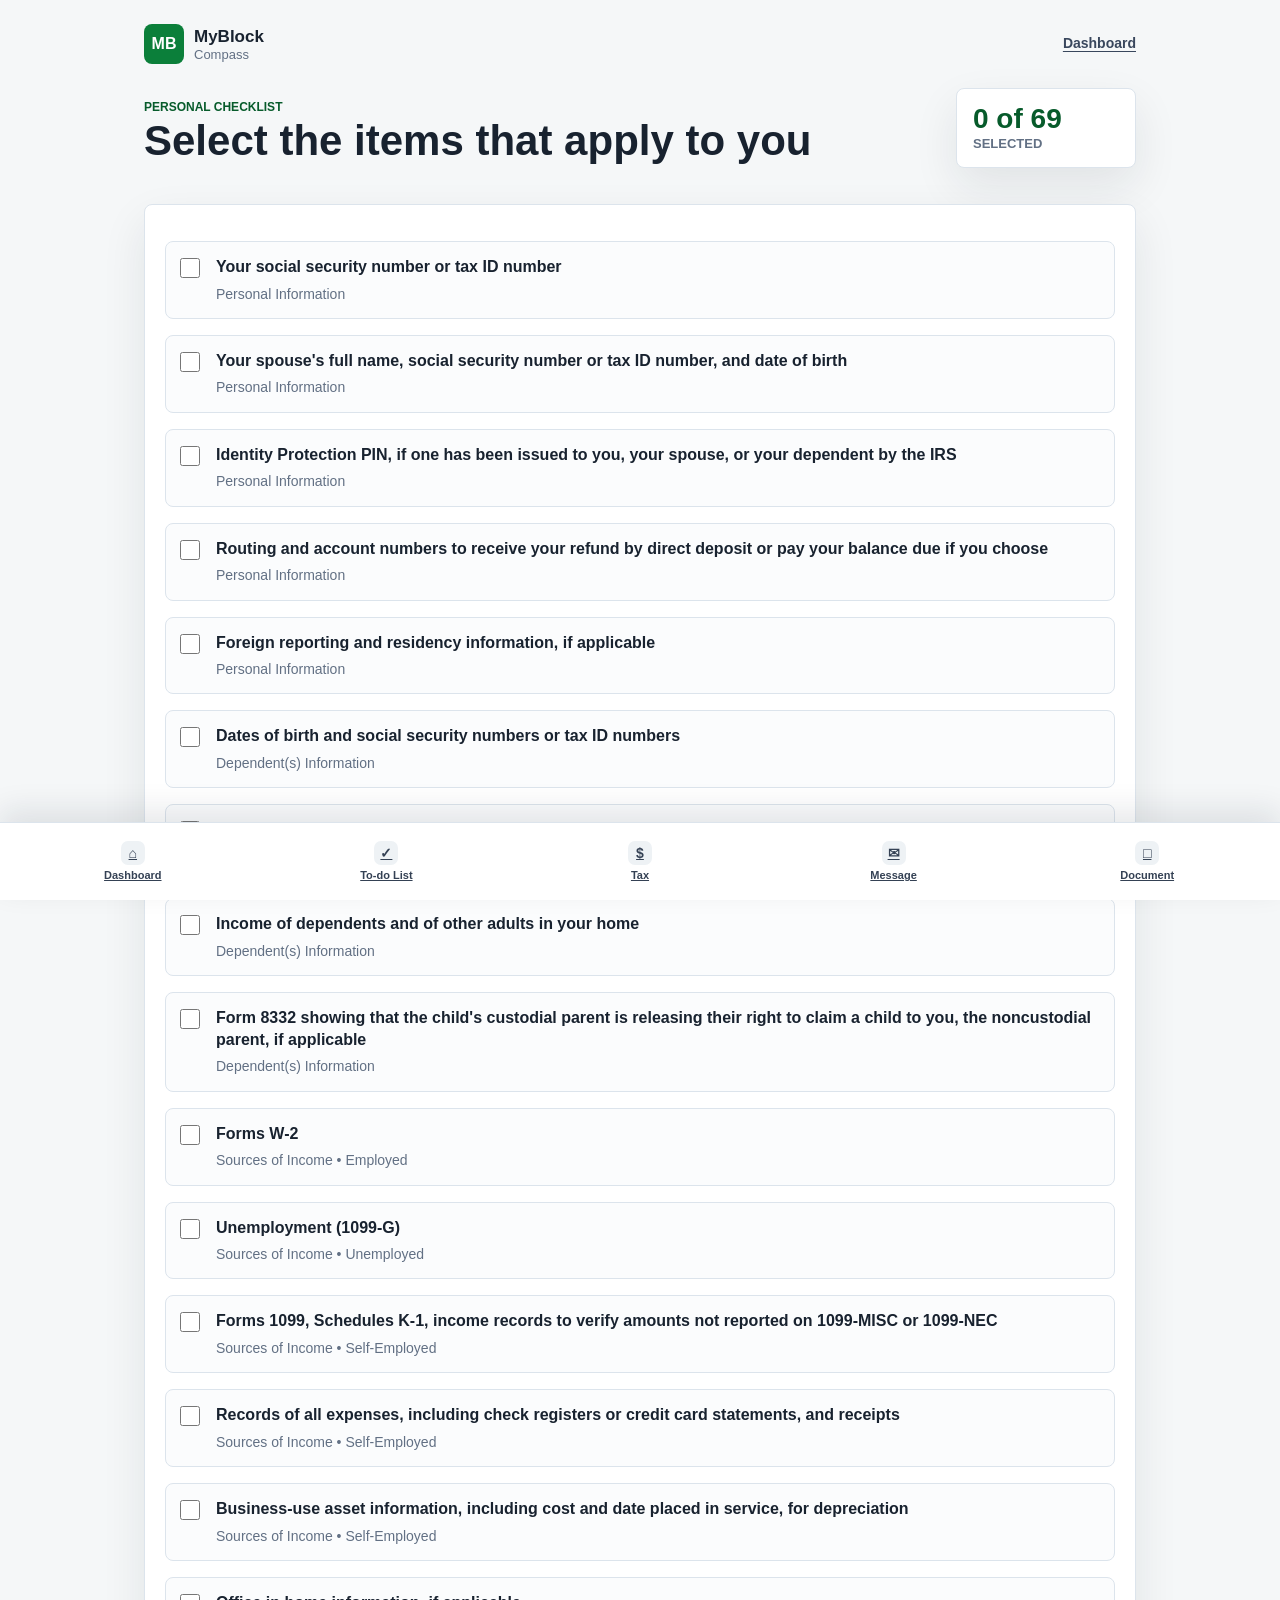
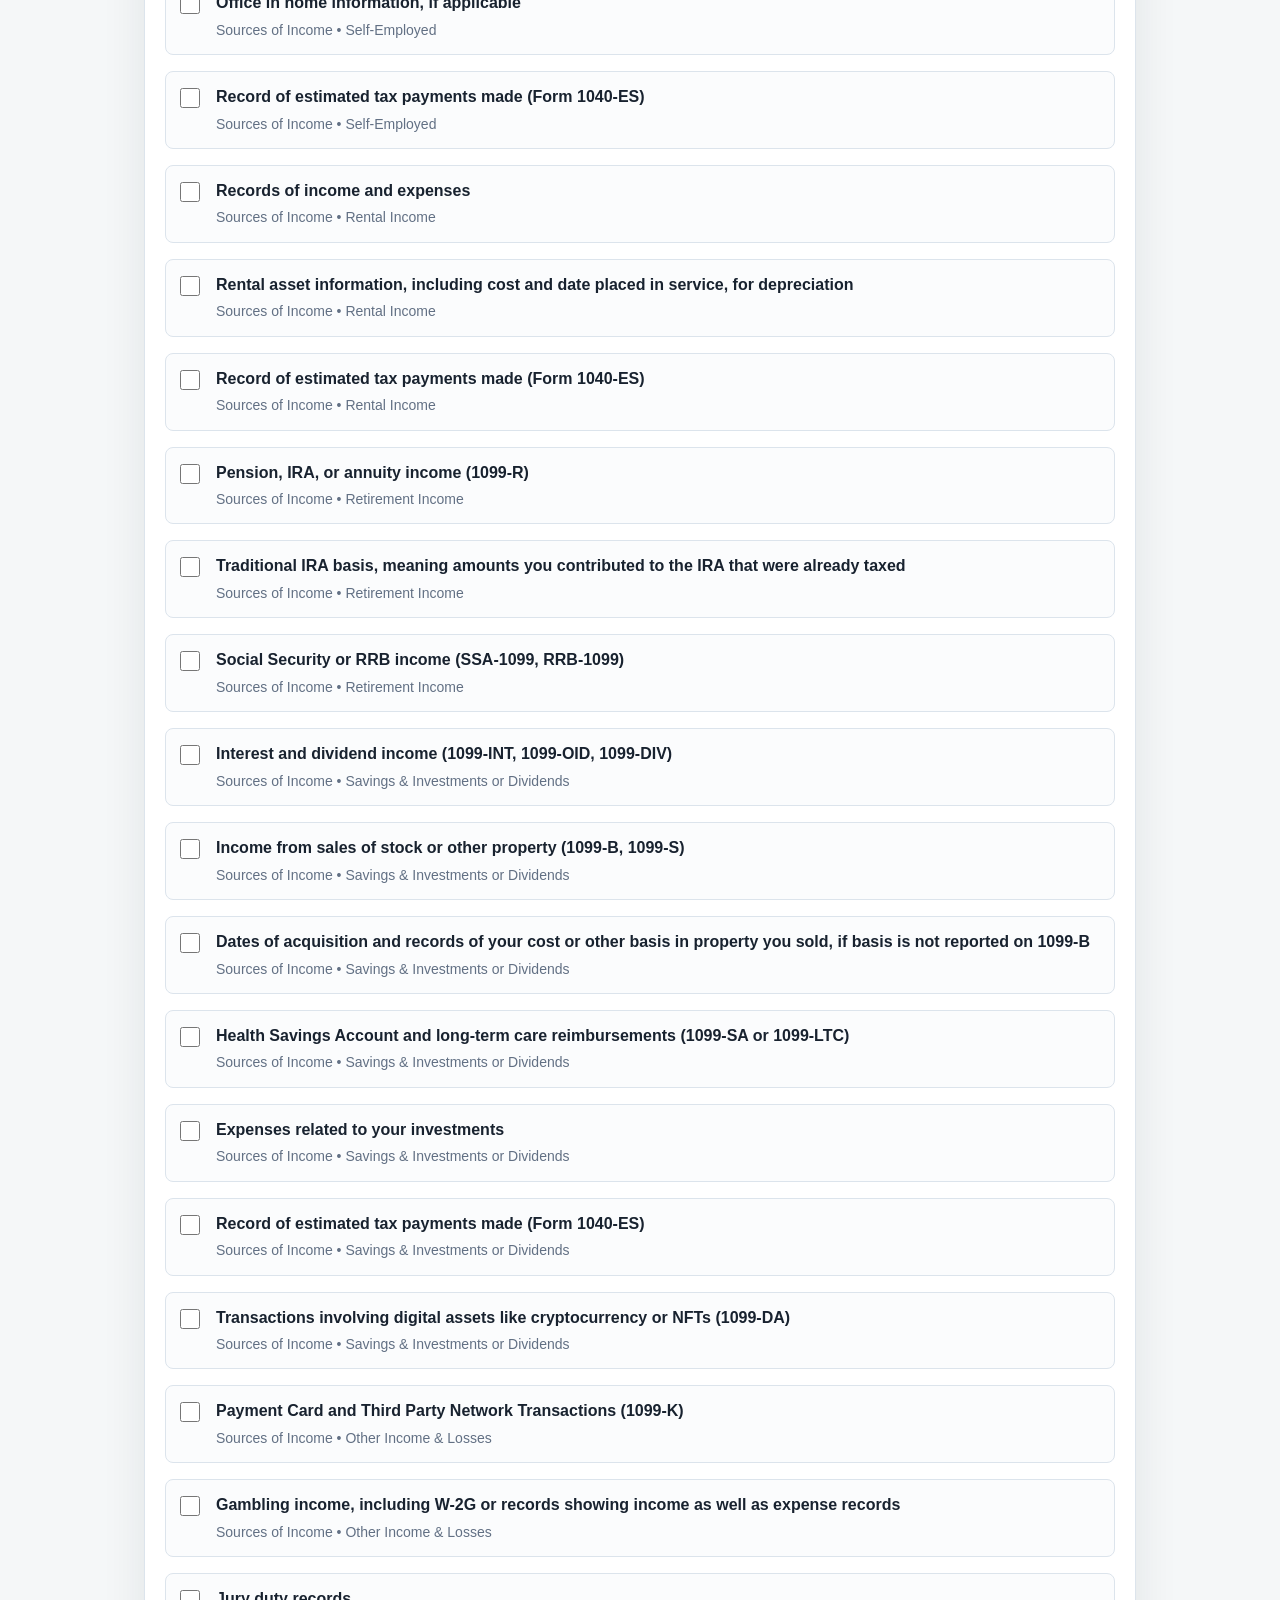
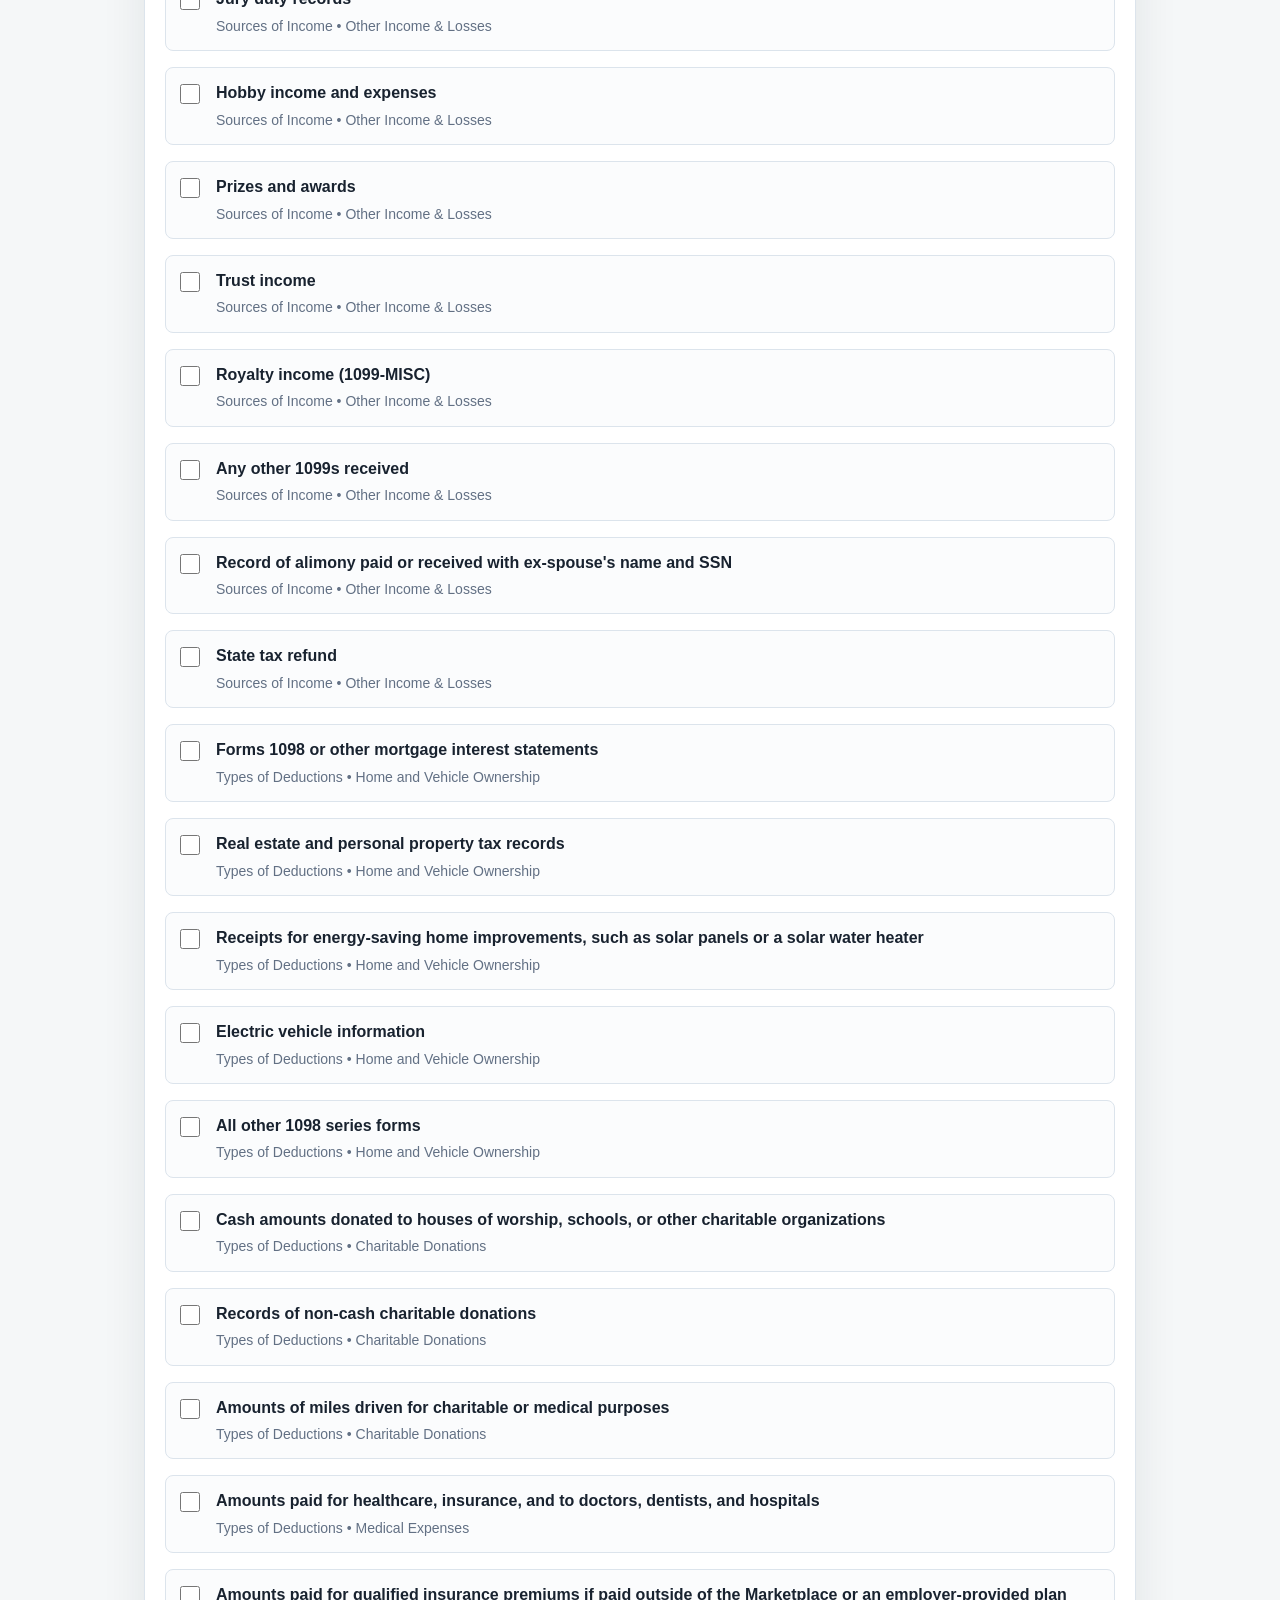
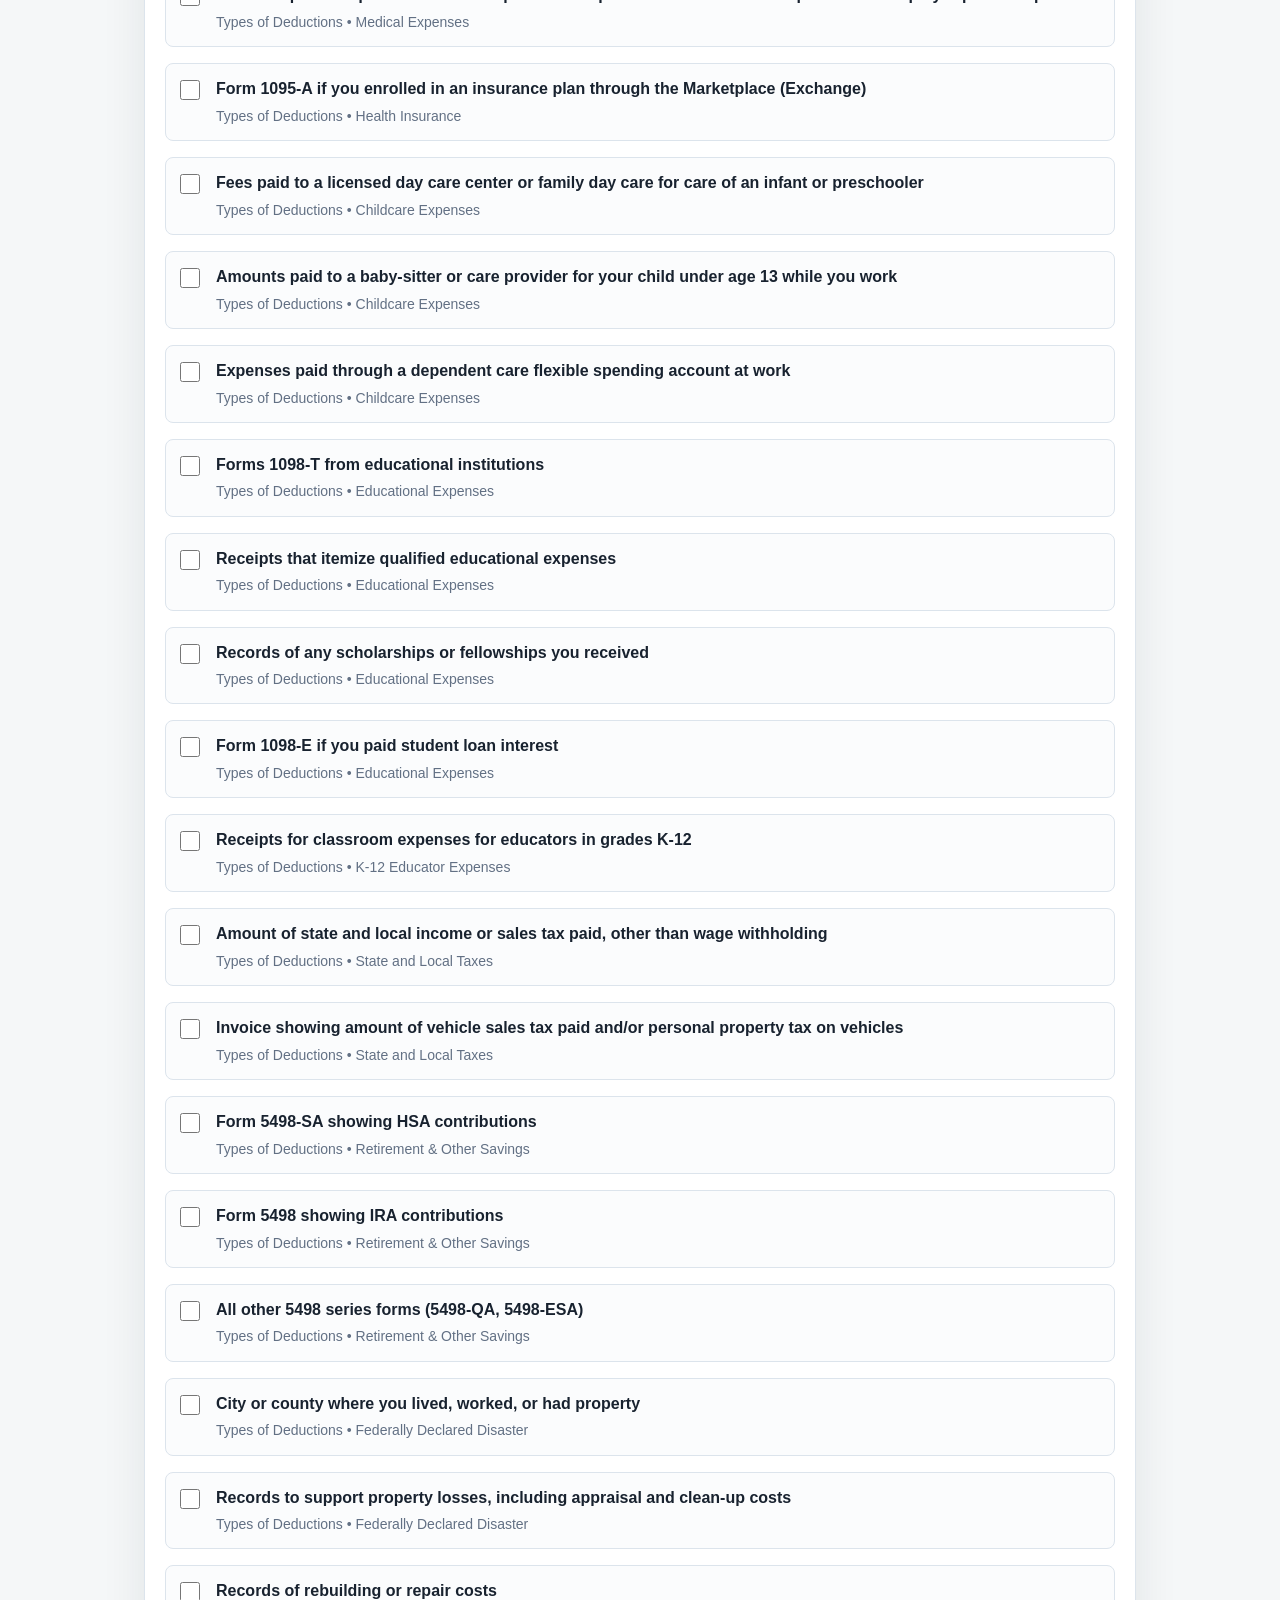
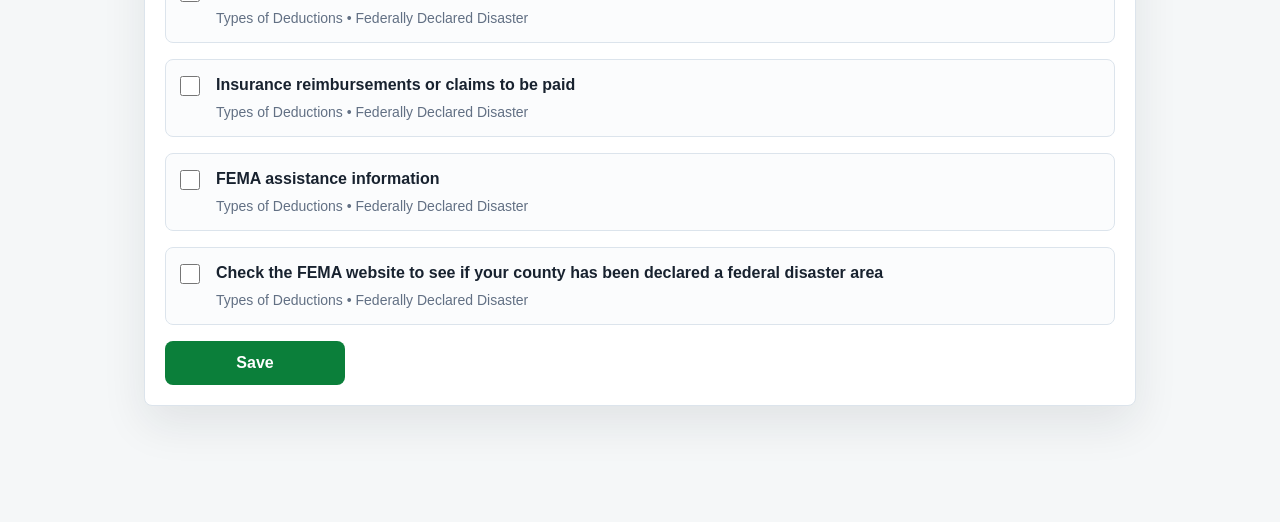
==== commit 5229051d: "Refine checklist and todo flow" ====
--- a/checklist.html
+++ b/checklist.html
@@ -45,8 +45,6 @@
 						<ul class="checklist-selection-list" id="checklistSelectionList"></ul>
 
 						<div class="checklist-actions">
-							<button class="secondary-button" id="resetChecklistButton" type="button" hidden>Start over</button>
-							<button class="secondary-button" id="saveChecklistButton" type="button" hidden>Save changes</button>
 							<button class="primary-button" id="submitChecklistButton" type="submit">Save</button>
 						</div>
 					</form>
@@ -59,10 +57,10 @@
 				<span class="nav-icon">⌂</span>
 				<span>Dashboard</span>
 			</a>
-			<button class="nav-item" type="button">
+			<a class="nav-item" href="index.html#todo-list">
 				<span class="nav-icon">✓</span>
 				<span>To-do List</span>
-			</button>
+			</a>
 			<a class="nav-item" href="index.html">
 				<span class="nav-icon">$</span>
 				<span>Tax</span>
@@ -80,6 +78,7 @@
 
 	<script>
 		const CHECKLIST_STORAGE_KEY = "myblockChecklistState";
+		const TODO_LIST_STORAGE_KEY = "myblockTodoItems";
 		const checklistItems = [
 			{ id: "personal-ssn", group: "Personal Information", label: "Your social security number or tax ID number" },
 			{ id: "personal-spouse", group: "Personal Information", label: "Your spouse's full name, social security number or tax ID number, and date of birth" },
@@ -164,9 +163,6 @@
 		const checklistStageTitle = document.querySelector("#checklist-stage-title");
 		const checklistStageStatus = document.querySelector("#checklistStageStatus");
 		const submitChecklistButton = document.querySelector("#submitChecklistButton");
-		const resetChecklistButton = document.querySelector("#resetChecklistButton");
-		const saveChecklistButton = document.querySelector("#saveChecklistButton");
-		const checklistPage = document.querySelector(".checklist-page");
 
 		let checklistState = loadChecklistState();
 
@@ -190,6 +186,33 @@
 
 		function saveChecklistState() {
 			localStorage.setItem(CHECKLIST_STORAGE_KEY, JSON.stringify(checklistState));
+		}
+
+		function saveChecklistTasksToTodoList() {
+			const existingTodoItems = loadTodoItems();
+			const existingTodoItemsById = new Map(existingTodoItems.map((item) => [item.id, item]));
+			const todoItems = checklistState.selectedItems
+				.map((itemId) => checklistItemsById.get(itemId))
+				.filter(Boolean)
+				.map((itemData) => ({
+					id: itemData.id,
+					label: itemData.label,
+					group: itemData.group,
+					subgroup: itemData.subgroup || "",
+					completed: existingTodoItemsById.get(itemData.id)?.completed || false
+				}));
+
+			localStorage.setItem(TODO_LIST_STORAGE_KEY, JSON.stringify(todoItems));
+		}
+
+		function loadTodoItems() {
+			try {
+				const todoItems = JSON.parse(localStorage.getItem(TODO_LIST_STORAGE_KEY));
+				return Array.isArray(todoItems) ? todoItems : [];
+			} catch (error) {
+				localStorage.removeItem(TODO_LIST_STORAGE_KEY);
+				return [];
+			}
 		}
 
 		function updateSelectionCount() {
@@ -208,8 +231,6 @@
 			checklistStageStatus.textContent = "";
 			submitChecklistButton.textContent = "Save";
 			submitChecklistButton.hidden = false;
-			resetChecklistButton.hidden = checklistState.selectedItems.length === 0;
-			saveChecklistButton.hidden = true;
 
 			checklistSelectionList.innerHTML = "";
 
@@ -248,100 +269,6 @@
 			saveChecklistState();
 		}
 
-		function renderTaskMode() {
-			const selectedItems = checklistState.selectedItems
-				.map((itemId) => checklistItemsById.get(itemId))
-				.filter(Boolean);
-			const completedItems = new Set(checklistState.completedItems);
-
-			checklistState.mode = "tasks";
-			document.title = "MyBlock Compass Task Checklist";
-			checklistTitle.textContent = "Task Checklist";
-			checklistSubtitle.textContent = "Check off items as you complete them";
-			checklistHelper.textContent = "";
-			checklistStageTitle.textContent = "";
-			checklistStageStatus.textContent = "";
-			submitChecklistButton.hidden = true;
-			resetChecklistButton.hidden = false;
-			saveChecklistButton.hidden = false;
-
-			checklistSelectionList.innerHTML = "";
-
-			if (selectedItems.length === 0) {
-				const emptyItem = document.createElement("li");
-				emptyItem.className = "checklist-empty-state";
-				emptyItem.textContent = "No items were selected. Choose at least one item to build your task checklist.";
-				checklistSelectionList.appendChild(emptyItem);
-				checklistCountValue.textContent = "0 of 0";
-				checklistCountLabel.textContent = "completed";
-				saveChecklistState();
-				return;
-			}
-
-			selectedItems.forEach((itemData, index) => {
-				const listItem = document.createElement("li");
-				listItem.className = "task-checklist-item";
-
-				const checkbox = document.createElement("input");
-				checkbox.className = "checklist-checkbox";
-				checkbox.type = "checkbox";
-				checkbox.id = `task-item-${index}`;
-				checkbox.checked = completedItems.has(itemData.id);
-				checkbox.addEventListener("change", () => {
-					if (checkbox.checked) {
-						completedItems.add(itemData.id);
-					} else {
-						completedItems.delete(itemData.id);
-					}
-
-					checklistState.completedItems = Array.from(completedItems);
-					updateTaskProgress();
-					saveChecklistState();
-				});
-
-				const copyWrap = document.createElement("label");
-				copyWrap.className = "task-checklist-copy";
-				copyWrap.setAttribute("for", checkbox.id);
-
-				const title = document.createElement("strong");
-				title.textContent = itemData.label;
-
-				const context = document.createElement("span");
-				context.className = "task-context";
-				context.textContent = itemData.subgroup ? `${itemData.group} • ${itemData.subgroup}` : itemData.group;
-
-				const link = document.createElement("a");
-				link.className = "task-link";
-				link.href = "#";
-				link.textContent = "Open task link";
-				link.addEventListener("click", (event) => {
-					event.preventDefault();
-				});
-
-				copyWrap.append(title, context, link);
-				listItem.append(checkbox, copyWrap);
-				checklistSelectionList.appendChild(listItem);
-			});
-
-			updateTaskProgress();
-			saveChecklistState();
-		}
-
-		function updateTaskProgress() {
-			const totalTasks = checklistState.selectedItems.length;
-			const completedTasks = checklistState.completedItems.length;
-			const remainingTasks = Math.max(totalTasks - completedTasks, 0);
-
-			checklistCountValue.textContent = `${completedTasks} of ${totalTasks}`;
-			checklistCountLabel.textContent = "completed";
-			checklistStageStatus.textContent = remainingTasks === 1 ? "1 remaining" : `${remainingTasks} remaining`;
-		}
-
-		function scrollChecklistToTop() {
-			checklistPage.scrollIntoView({ behavior: "smooth", block: "start" });
-			window.scrollTo({ top: 0, behavior: "smooth" });
-		}
-
 		checklistSelectionForm.addEventListener("submit", (event) => {
 			event.preventDefault();
 
@@ -350,31 +277,13 @@
 
 			checklistState.selectedItems = selectedItems;
 			checklistState.completedItems = [];
+			checklistState.mode = "selection";
 			saveChecklistState();
-			renderTaskMode();
-			scrollChecklistToTop();
+			saveChecklistTasksToTodoList();
+			window.location.href = "index.html#todo-list";
 		});
 
-		resetChecklistButton.addEventListener("click", () => {
-			checklistState = {
-				mode: "selection",
-				selectedItems: [],
-				completedItems: []
-			};
-
-			saveChecklistState();
-			renderSelectionMode();
-		});
-
-		saveChecklistButton.addEventListener("click", () => {
-			// Intentionally no-op for now.
-		});
-
-		if (checklistState.mode === "tasks") {
-			renderTaskMode();
-		} else {
-			renderSelectionMode();
-		}
+		renderSelectionMode();
 	</script>
 </body>
 </html>
--- a/style.css
+++ b/style.css
@@ -267,6 +267,23 @@
   margin-bottom: 22px;
 }
 
+.tax-tips-shortcut {
+  min-height: 44px;
+  margin-top: 14px;
+  padding: 10px 16px;
+  border: 1px solid var(--green);
+  border-radius: 8px;
+  background: #ffffff;
+  color: var(--green-dark);
+  cursor: pointer;
+  font-weight: 800;
+}
+
+.tax-tips-shortcut:hover,
+.tax-tips-shortcut:focus-visible {
+  background: var(--green-soft);
+}
+
 .eyebrow {
   color: var(--green-dark);
   font-size: 12px;
@@ -607,6 +624,82 @@
   margin-bottom: 20px;
 }
 
+.document-center-header,
+.document-mode-heading {
+  display: grid;
+  gap: 8px;
+}
+
+.document-center-header { gap: 18px; margin-bottom: 28px; }
+.document-center-header h1,
+.document-mode-heading h2 { margin: 0; }
+.document-mode-toggle { width: 100%; }
+.document-mode-toggle .scenario-button { min-height: 50px; font-size: 15px; }
+.document-mode-heading { margin-bottom: 18px; }
+
+.tax-year-toggle {
+  display: grid;
+  grid-template-columns: repeat(5, minmax(0, 1fr));
+  position: relative;
+  padding: 4px;
+  margin-bottom: 20px;
+  border: 1px solid var(--line);
+  border-radius: 10px;
+  background: #eef2f0;
+}
+
+.tax-year-toggle button {
+  min-height: 44px;
+  border: 0;
+  border-radius: 7px;
+  background: transparent;
+  color: var(--muted);
+  cursor: pointer;
+  font-weight: 800;
+}
+
+.tax-year-toggle .more-years-button {
+  font-size: 12px;
+  white-space: nowrap;
+}
+
+.more-years-menu {
+  position: absolute;
+  z-index: 20;
+  top: calc(100% + 8px);
+  right: 0;
+  width: min(240px, 76vw);
+  padding: 8px;
+  grid-template-columns: repeat(2, minmax(0, 1fr));
+  gap: 6px;
+  border: 1px solid var(--line);
+  border-radius: 10px;
+  background: #fff;
+  box-shadow: 0 12px 28px rgba(23, 43, 36, .18);
+}
+
+.more-years-menu:not([hidden]) { display: grid; }
+.more-years-menu button { min-height: 46px; border: 1px solid transparent; }
+.more-years-menu button:hover,
+.more-years-menu button.active { border-color: var(--green); background: var(--green-soft); color: var(--green-dark); }
+
+.tax-year-toggle button.active { background: #fff; color: var(--green-dark); box-shadow: 0 1px 4px rgba(23, 43, 36, .14); }
+
+.document-history { display: grid; gap: 12px; }
+.history-year-card { overflow: hidden; border: 1px solid var(--line); border-radius: 8px; background: var(--panel); box-shadow: var(--shadow); }
+.history-year-card summary { min-height: 66px; padding: 16px; display: flex; align-items: center; justify-content: space-between; gap: 12px; cursor: pointer; list-style: none; }
+.history-year-card summary::-webkit-details-marker { display: none; }
+.history-year-card summary strong { font-size: 21px; }
+.history-year-card summary span { color: var(--green-dark); font-size: 13px; font-weight: 800; }
+.history-year-card[open] summary { border-bottom: 1px solid var(--line); }
+.history-file-list { margin: 0; padding: 8px 16px; list-style: none; }
+.history-file-list li { padding: 12px 0; display: grid; gap: 10px; border-bottom: 1px solid var(--line); }
+.history-file-list li:last-child { border-bottom: 0; }
+.history-file-list li > span { font-weight: 700; }
+.history-file-list li > div { display: flex; gap: 8px; }
+.file-action { min-height: 36px; padding: 7px 12px; border: 1px solid var(--green); border-radius: 8px; background: #fff; color: var(--green-dark); cursor: pointer; font-weight: 800; }
+.file-action:hover { background: var(--green-soft); }
+
 .page-title-row h1 {
   margin: 6px 0;
 }
@@ -1064,6 +1157,23 @@
   padding: 20px;
   display: grid;
   gap: 16px;
+}
+
+.task-confirmation-modal {
+  width: min(460px, calc(100vw - 32px));
+}
+
+.task-confirmation-dialog {
+  gap: 20px;
+}
+
+.task-confirmation-dialog h2 {
+  font-size: 24px;
+  line-height: 1.15;
+}
+
+.task-confirmation-dialog p {
+  color: var(--muted);
 }
 
 .upload-dialog h2,
@@ -1393,6 +1503,10 @@
     grid-template-columns: 24px minmax(0, 1fr);
   }
 
+  .document-center-header { grid-template-columns: minmax(0, 1fr) 320px; align-items: center; }
+  .tax-year-toggle { max-width: 480px; }
+  .history-file-list li { grid-template-columns: minmax(0, 1fr) auto; align-items: center; }
+
   .required-document-item {
     grid-template-columns: minmax(0, 1fr) 110px 96px;
   }
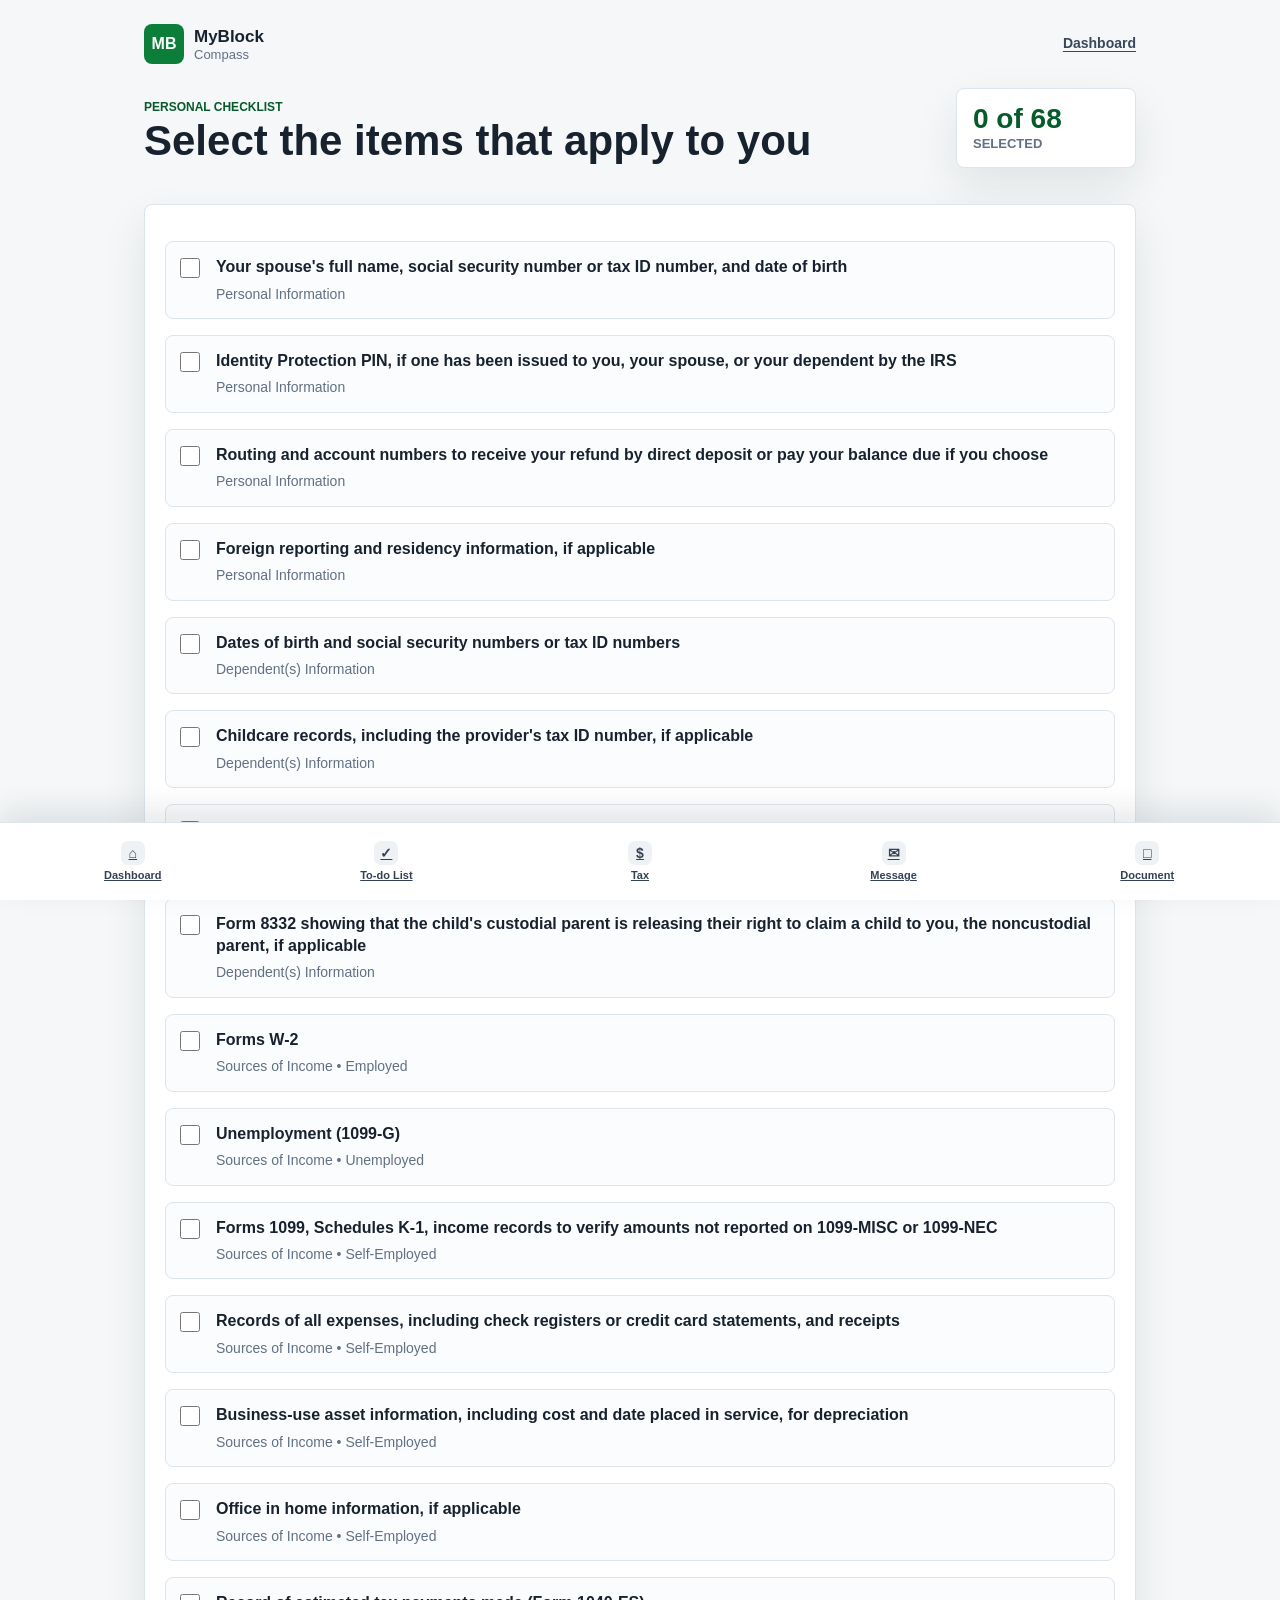
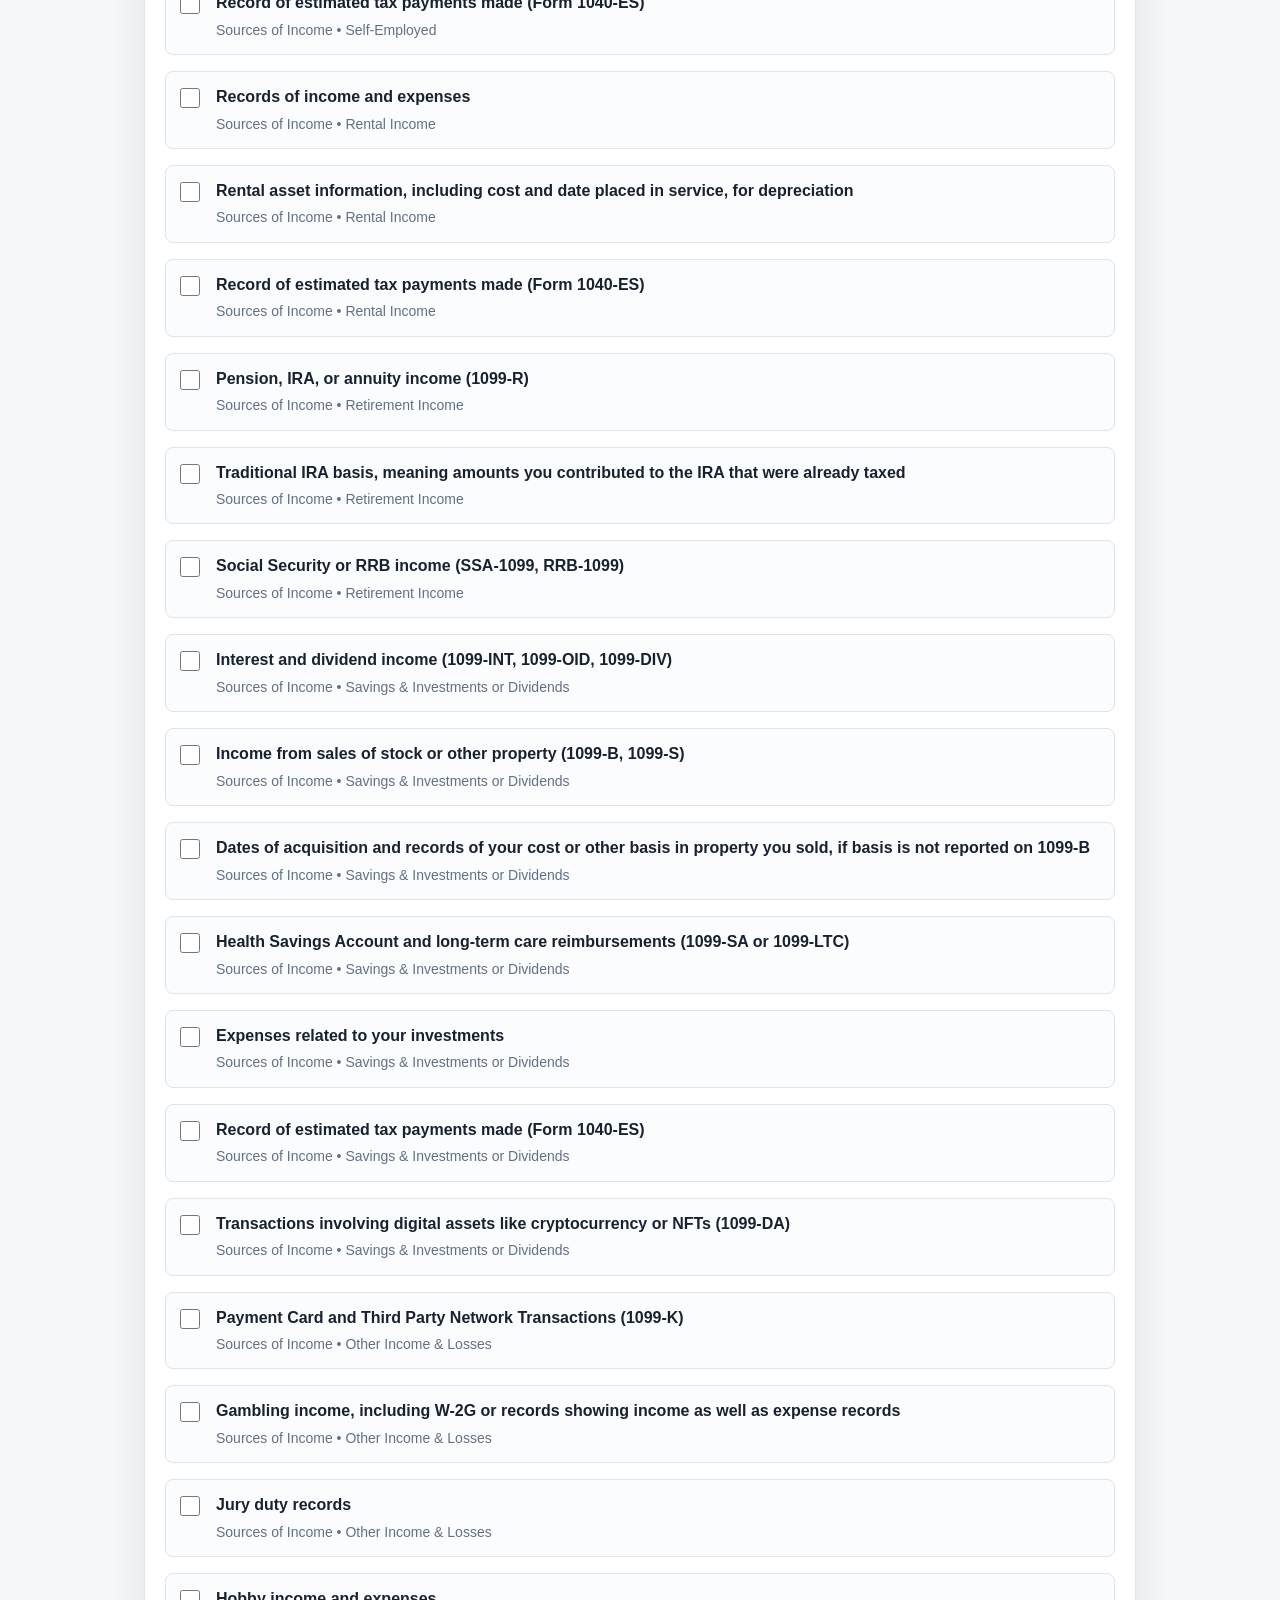
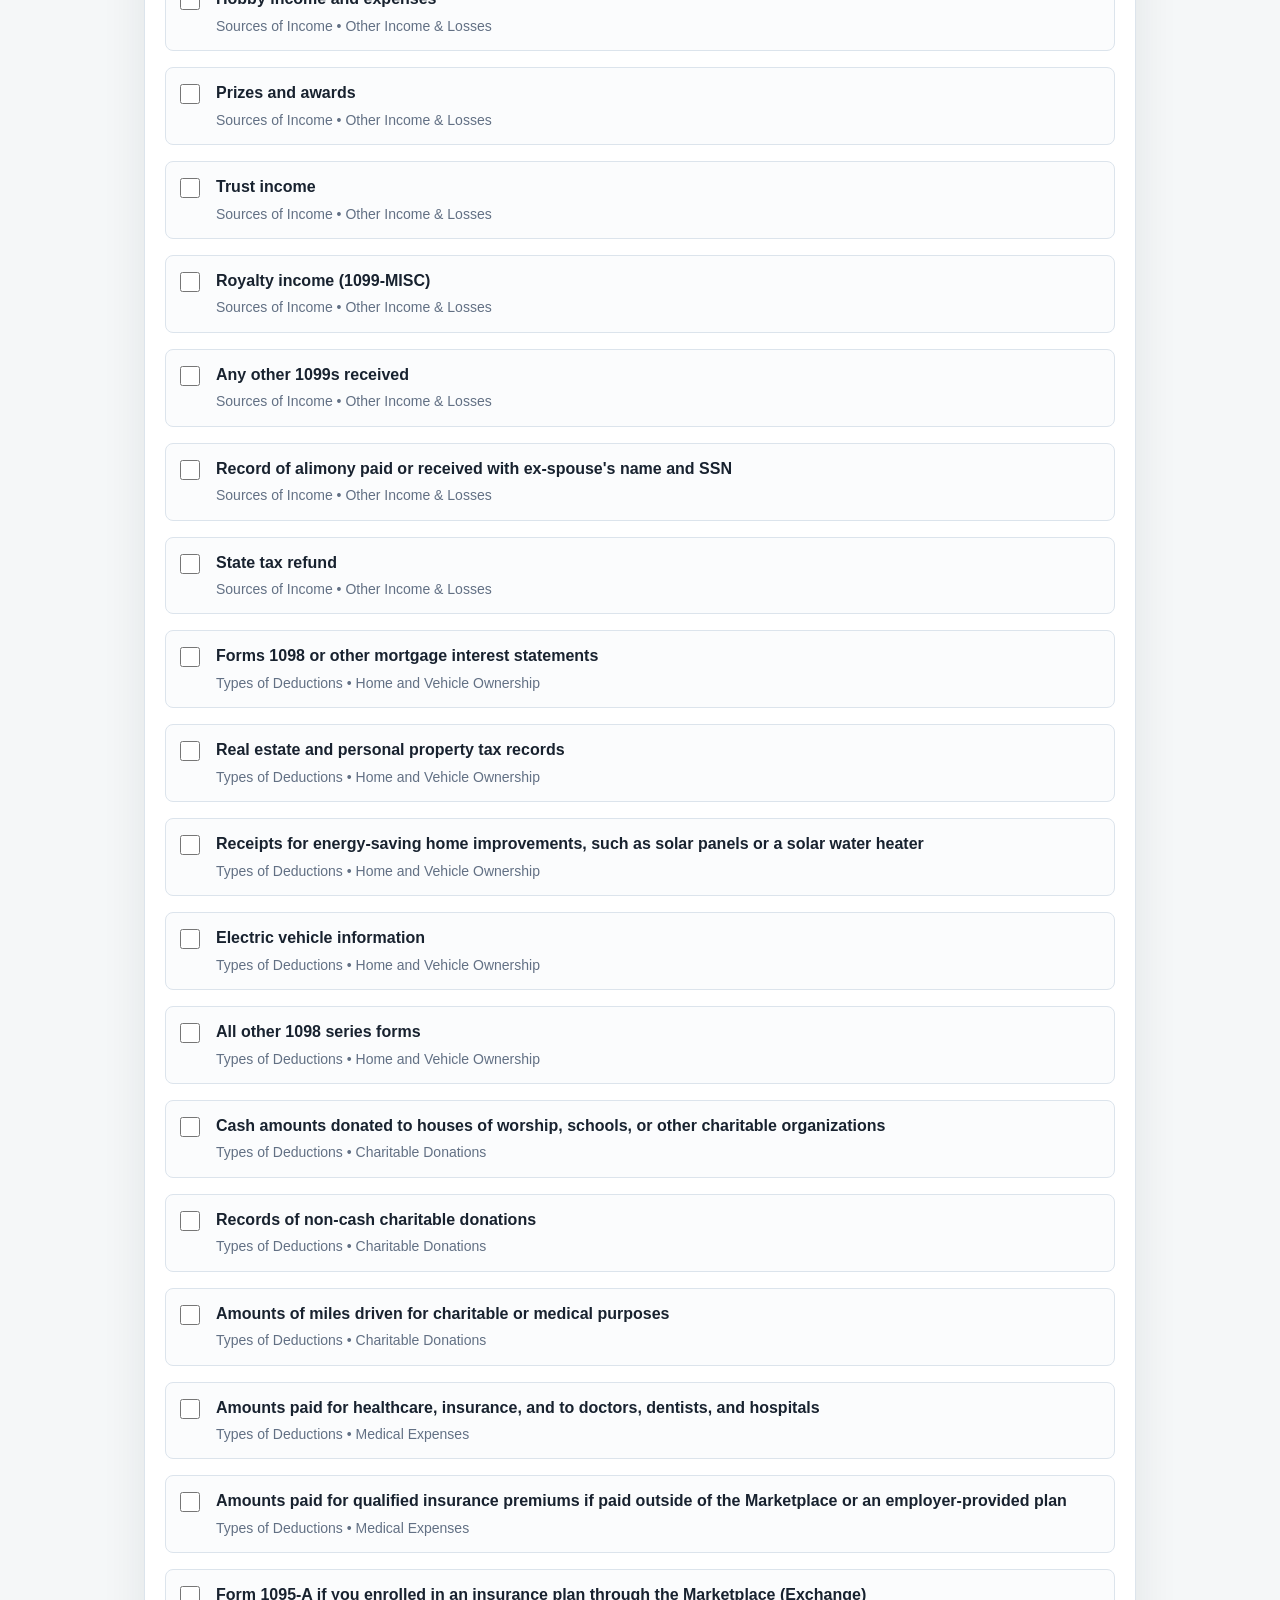
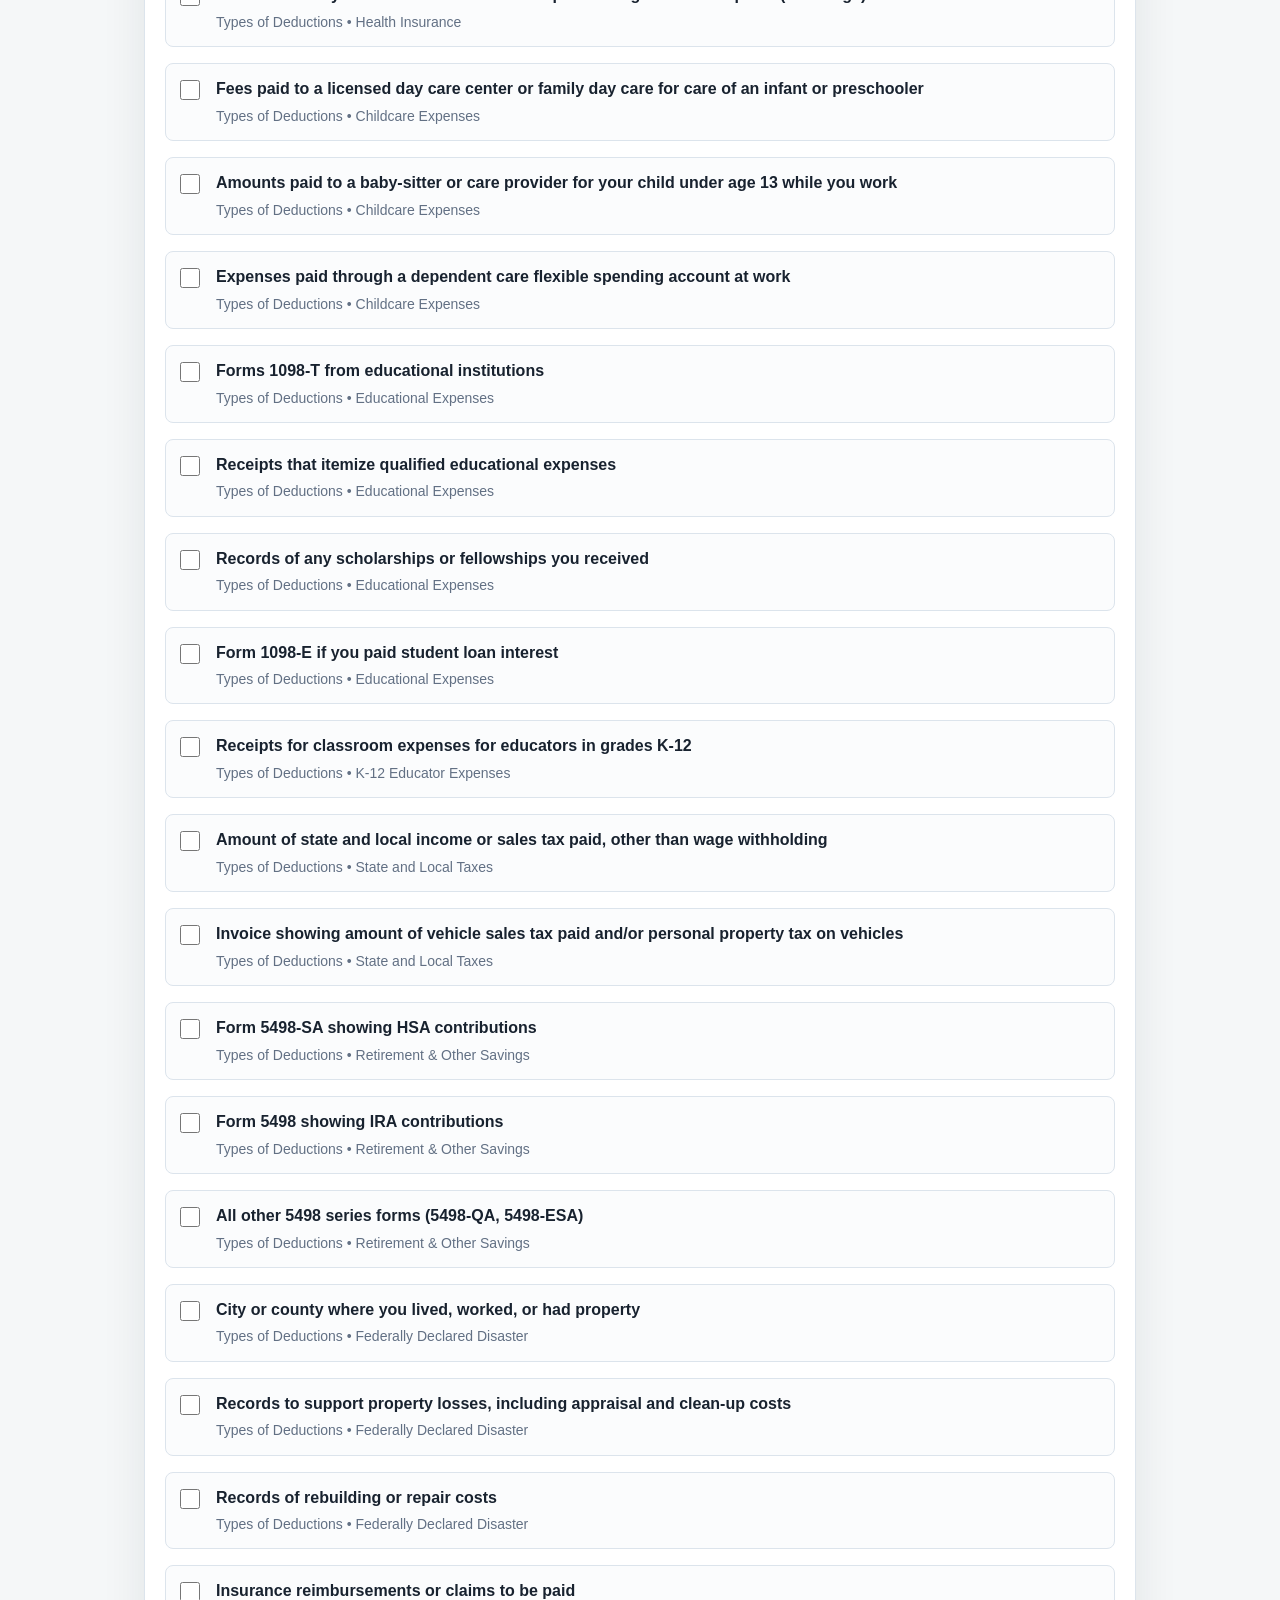
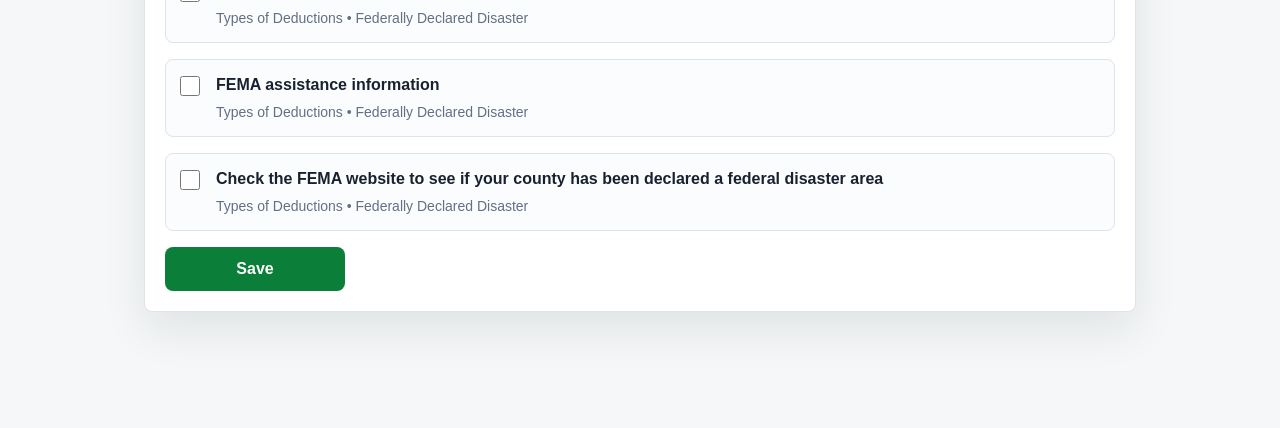
==== commit bdf0ada4: "Remove SSN checklist item" ====
--- a/checklist.html
+++ b/checklist.html
@@ -80,7 +80,6 @@
 		const CHECKLIST_STORAGE_KEY = "myblockChecklistState";
 		const TODO_LIST_STORAGE_KEY = "myblockTodoItems";
 		const checklistItems = [
-			{ id: "personal-ssn", group: "Personal Information", label: "Your social security number or tax ID number" },
 			{ id: "personal-spouse", group: "Personal Information", label: "Your spouse's full name, social security number or tax ID number, and date of birth" },
 			{ id: "personal-pin", group: "Personal Information", label: "Identity Protection PIN, if one has been issued to you, your spouse, or your dependent by the IRS" },
 			{ id: "personal-routing", group: "Personal Information", label: "Routing and account numbers to receive your refund by direct deposit or pay your balance due if you choose" },
--- a/style.css
+++ b/style.css
@@ -284,6 +284,74 @@
   background: var(--green-soft);
 }
 
+.experience-setup-card {
+  padding: 18px;
+  border: 1px solid var(--line);
+  border-top: 4px solid var(--green);
+  border-radius: 8px;
+  background: var(--panel);
+  box-shadow: var(--shadow);
+}
+
+.experience-setup-card[hidden] { display: none; }
+.filing-title-area { display: grid; grid-template-columns: minmax(0, 1fr) auto; gap: 10px; align-items: start; }
+.experience-preferences-link,
+.panel-close-button {
+  min-height: 36px;
+  padding: 7px 9px;
+  border: 0;
+  border-radius: 7px;
+  background: transparent;
+  color: var(--green-dark);
+  cursor: pointer;
+  font-size: 12px;
+  font-weight: 800;
+}
+.experience-preferences-link:hover,
+.panel-close-button:hover { background: var(--green-soft); }
+
+.experience-setup-header { display: grid; grid-template-columns: minmax(0, 1fr) auto; gap: 5px 10px; margin-bottom: 18px; }
+.experience-setup-header p,
+.experience-setup-header h2 { margin: 0; }
+.experience-setup-header h2 { font-size: 22px; }
+.experience-tagline { grid-column: 1 / -1; color: var(--green-dark); font-weight: 800; }
+.experience-intro { grid-column: 1 / -1; color: var(--muted); font-size: 14px; line-height: 1.45; }
+.experience-question { display: grid; gap: 14px; }
+.experience-question h3 { margin: 0; font-size: 18px; line-height: 1.3; }
+.experience-question-type { margin: -8px 0 0; color: var(--muted); font-size: 12px; font-weight: 700; }
+.experience-options { display: grid; gap: 8px; }
+.experience-option {
+  min-height: 46px;
+  padding: 10px 12px;
+  border: 1px solid var(--line);
+  border-radius: 8px;
+  background: #fff;
+  color: var(--ink);
+  cursor: pointer;
+  text-align: left;
+  font-weight: 700;
+}
+.experience-option:hover { border-color: var(--green); background: var(--green-soft); }
+.experience-option.selected { border-color: var(--green); background: var(--green-soft); color: var(--green-dark); box-shadow: inset 4px 0 0 var(--green); }
+.experience-controls { display: grid; grid-template-columns: 1fr 1fr; gap: 10px; margin-top: 2px; }
+.experience-controls .primary-button,
+.experience-controls .secondary-button { margin: 0; }
+.experience-controls button:disabled { cursor: not-allowed; opacity: .5; }
+.experience-dots { display: flex; justify-content: center; gap: 8px; margin-top: 2px; }
+.experience-dot { width: 12px; height: 12px; padding: 0; border: 0; border-radius: 50%; background: #cbd5dd; cursor: pointer; }
+.experience-dot.active { background: var(--green); box-shadow: 0 0 0 3px var(--green-soft); }
+.experience-dot:disabled { cursor: default; opacity: .45; }
+.experience-summary { display: grid; gap: 16px; }
+.experience-summary h3,
+.experience-summary p { margin: 0; }
+.experience-summary > p { color: var(--muted); }
+.preference-summary-list { display: grid; gap: 10px; margin: 0; }
+.preference-summary-list div { display: grid; gap: 3px; padding-bottom: 10px; border-bottom: 1px solid var(--line); }
+.preference-summary-list div:last-child { padding-bottom: 0; border-bottom: 0; }
+.preference-summary-list dt { color: var(--muted); font-size: 12px; font-weight: 800; text-transform: uppercase; }
+.preference-summary-list dd { margin: 0; font-weight: 700; line-height: 1.4; }
+.edit-preferences { justify-self: start; width: auto; }
+
 .eyebrow {
   color: var(--green-dark);
   font-size: 12px;
